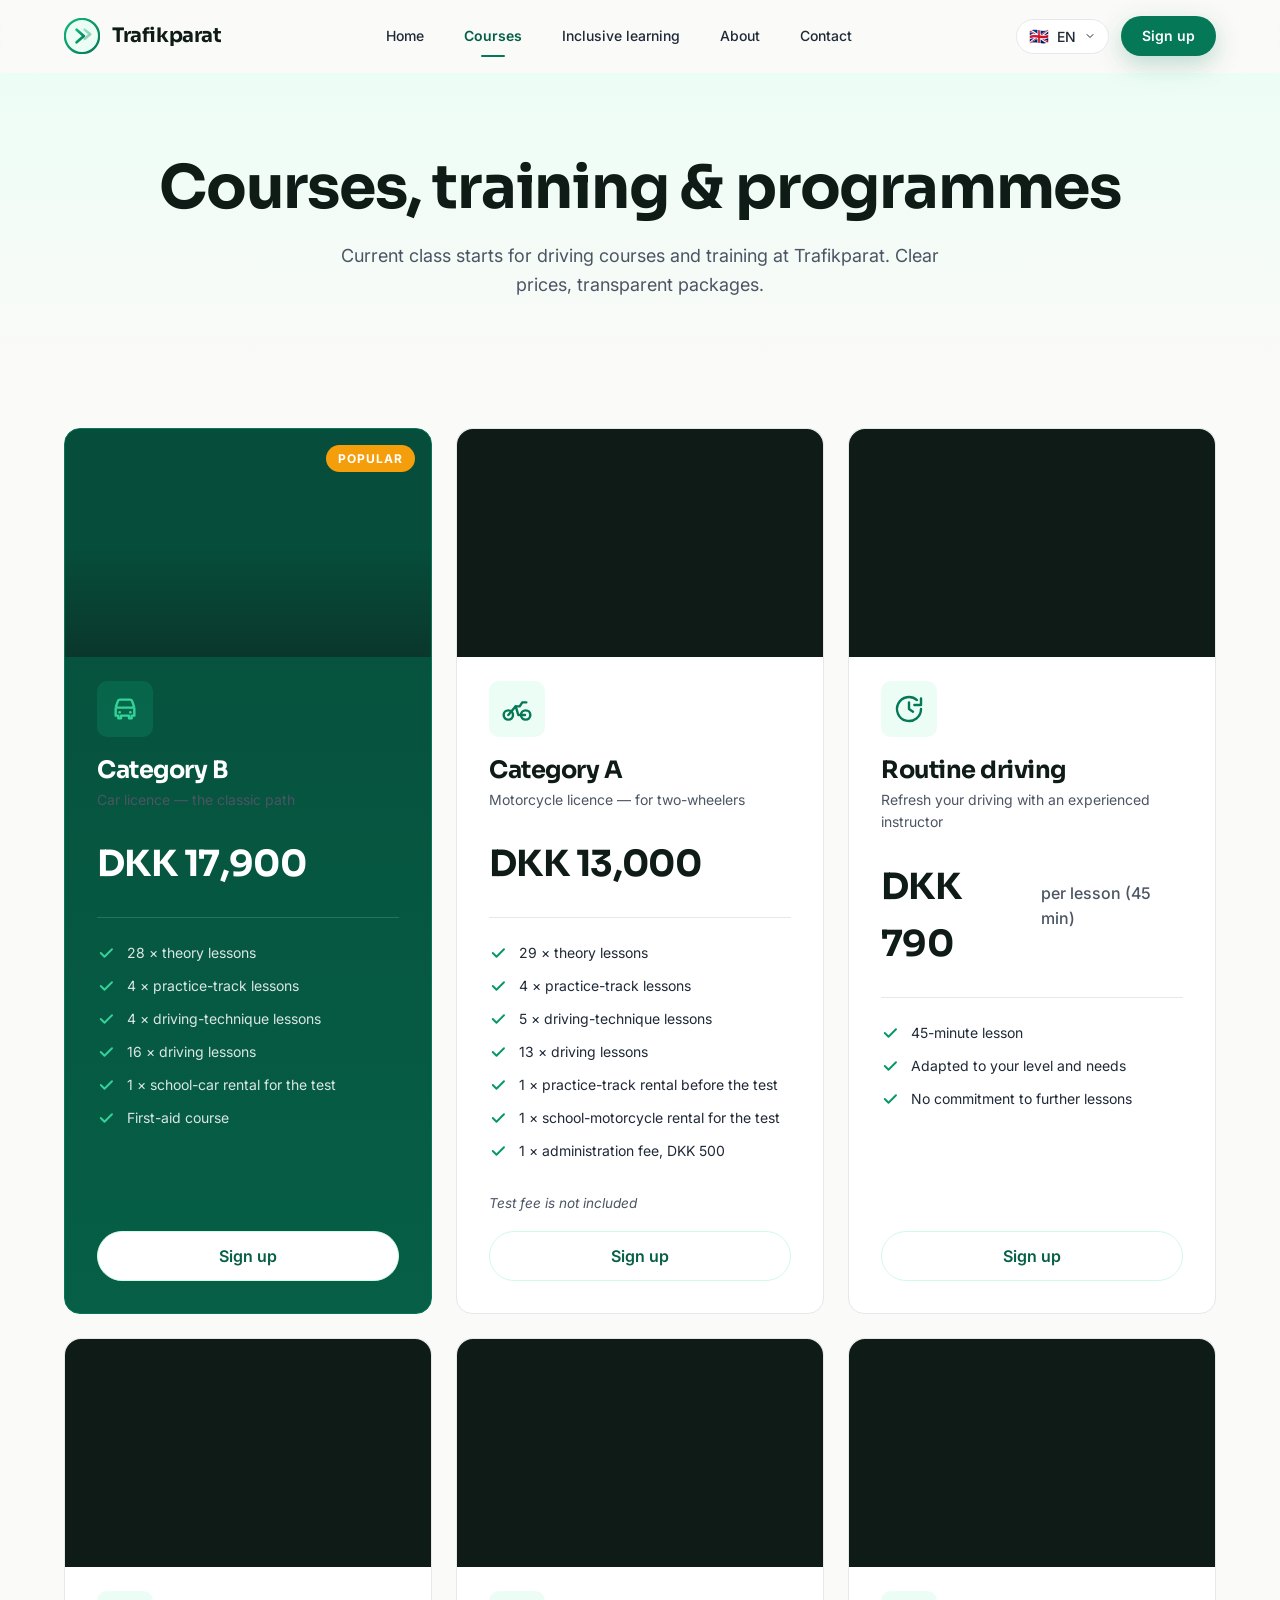
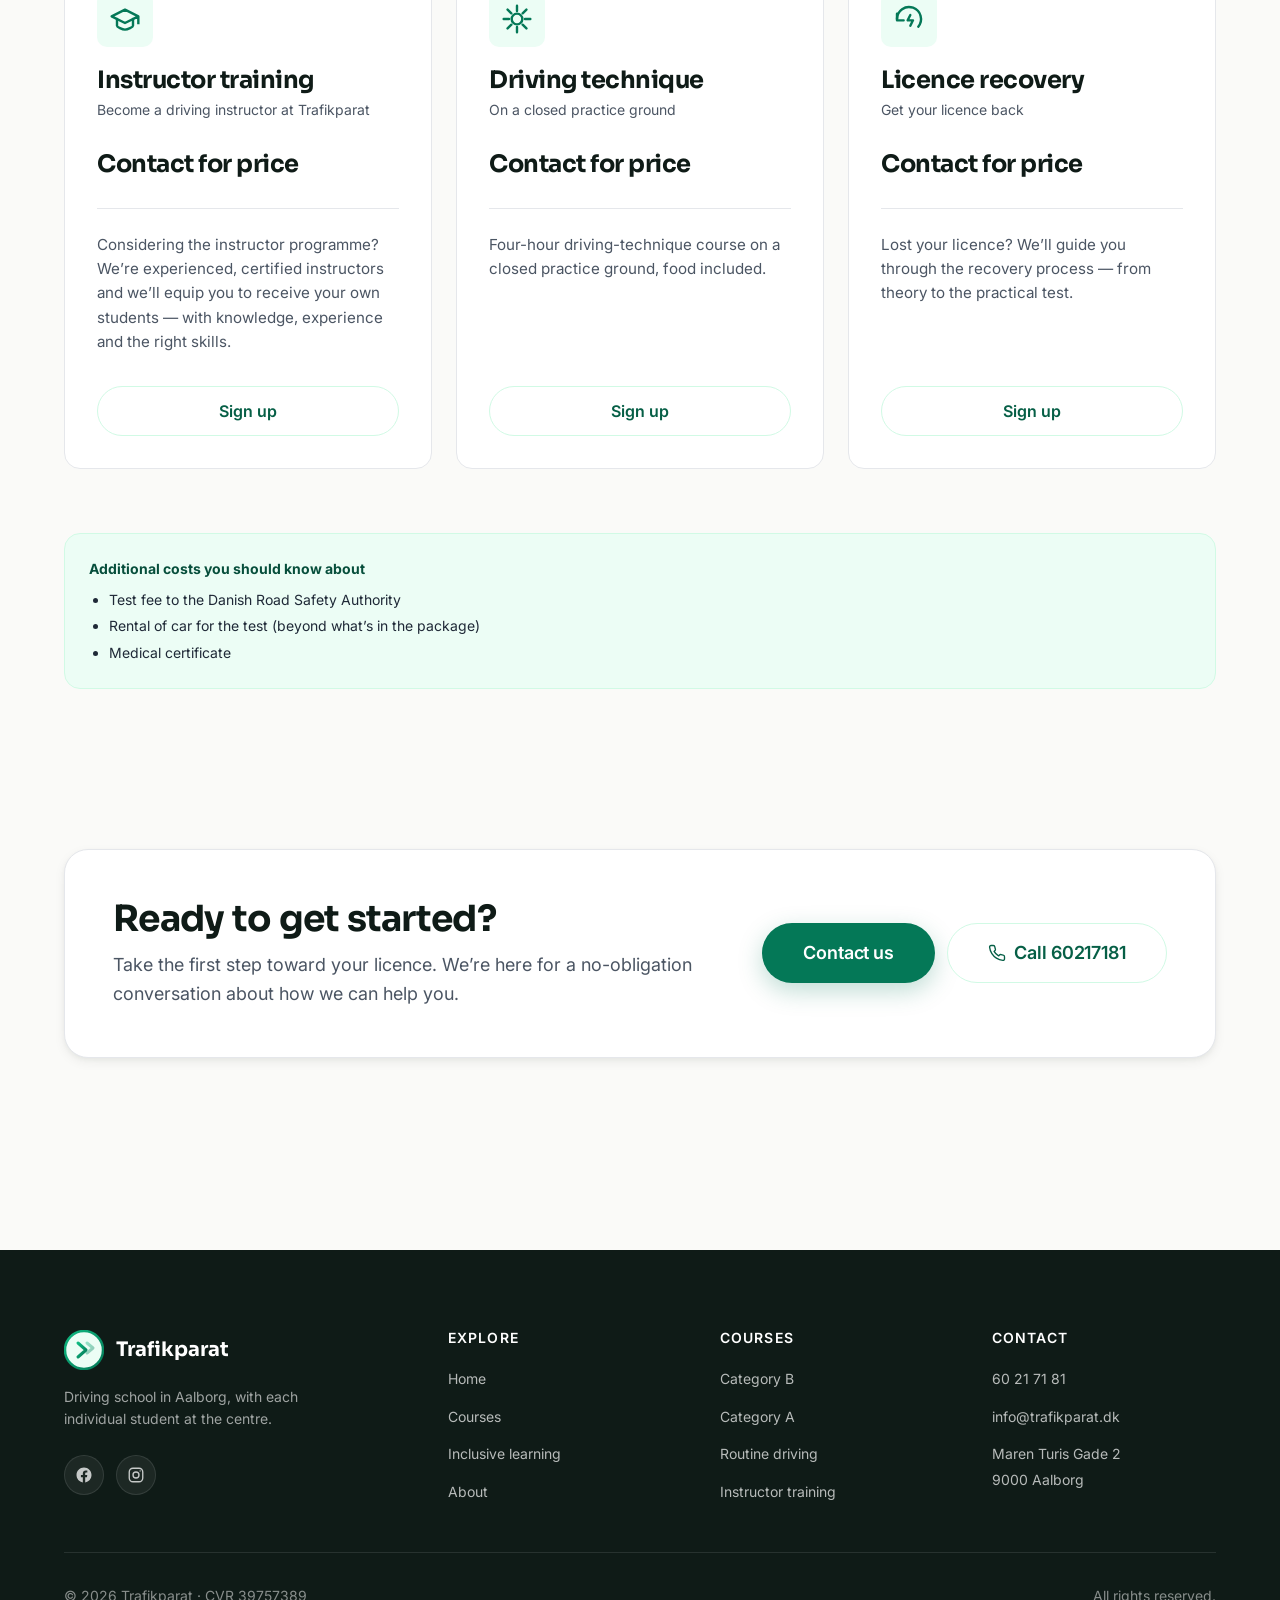
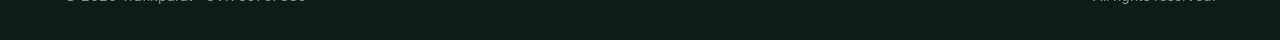
==== holdstart.html @ 36429fb8 "init" ====
<!DOCTYPE html>
<html lang="da">
<head>
  <meta charset="UTF-8" />
  <meta name="viewport" content="width=device-width, initial-scale=1.0" />
  <title>Holdstart · Trafikparat</title>
  <meta name="description" content="Aktuelle holdstart, kurser og priser hos Trafikparat. Kategori B, Kategori A, kørelæreruddannelsen, køreteknisk kursus og generhvervelse." />
  <meta name="theme-color" content="#047857" />
  <link rel="icon" type="image/svg+xml" href="assets/logo.svg" />
  <link rel="preconnect" href="https://fonts.googleapis.com" />
  <link rel="preconnect" href="https://fonts.gstatic.com" crossorigin />
  <link href="https://fonts.googleapis.com/css2?family=Inter:wght@400;500;600;700&family=Sora:wght@500;600;700&display=swap" rel="stylesheet" />
  <link rel="stylesheet" href="css/style.css" />
  <span data-i18n-title="nav.courses" style="display:none"></span>
</head>
<body>

  <!-- ============= NAV ============= -->
  <header class="nav">
    <div class="container nav__inner">
      <a href="index.html" class="nav__brand" aria-label="Trafikparat">
        <img src="assets/logo.svg" alt="" width="36" height="36" />
        <span>Trafikparat</span>
      </a>
      <nav class="nav__menu" aria-label="Hovedmenu">
        <a href="index.html" class="nav__link" data-i18n="nav.home">Forside</a>
        <a href="holdstart.html" class="nav__link is-active" data-i18n="nav.courses">Holdstart</a>
        <a href="saerlige-behov.html" class="nav__link" data-i18n="nav.support">Særlige behov</a>
        <a href="om-os.html" class="nav__link" data-i18n="nav.about">Om os</a>
        <a href="kontakt.html" class="nav__link" data-i18n="nav.contact">Kontakt</a>
      </nav>
      <div class="nav__actions">
        <div class="lang">
          <button type="button" class="lang__toggle" data-lang-toggle aria-haspopup="true" aria-expanded="false">
            <span class="lang__flag" data-lang-flag>🇩🇰</span>
            <span data-lang-current>DA</span>
            <svg class="lang__caret" viewBox="0 0 24 24" fill="none"><path d="M6 9l6 6 6-6" stroke="currentColor" stroke-width="2" stroke-linecap="round" stroke-linejoin="round"/></svg>
          </button>
          <div class="lang__menu" data-lang-menu role="menu"></div>
        </div>
        <a href="kontakt.html" class="btn btn--primary btn--sm" data-i18n="nav.signUp">Tilmeld dig</a>
        <button type="button" class="nav__burger" aria-label="Menu"><span></span><span></span><span></span></button>
      </div>
    </div>
  </header>

  <!-- ============= PAGE HERO ============= -->
  <section class="page-hero">
    <div class="container">
      <div data-reveal>
        <h1 class="page-hero__title" data-i18n="courses.heroTitle">Holdstart, kurser og uddannelse</h1>
        <p class="page-hero__lead" data-i18n="courses.heroLead">Aktuelle holdstart på køreuddannelser og kurser hos Trafikparat. Klare priser, transparent lovpakke.</p>
      </div>
    </div>
  </section>

  <!-- ============= MAIN COURSES ============= -->
  <section class="section section--tight">
    <div class="container">
      <div class="courses">

        <!-- Kategori B -->
        <article class="course-card course-card--featured" id="cat-b" data-reveal>
          <span class="course-card__badge" data-i18n="courses.popular">Populær</span>
          <div class="course-card__media">
            <video autoplay loop muted playsinline preload="metadata">
              <source src="https://trafikparat.dk/onewebmedia/pexels-gustavo-fring-5391318.mp4" type="video/mp4" />
            </video>
          </div>
          <div class="course-card__icon">
            <svg viewBox="0 0 24 24" fill="none" aria-hidden="true">
              <path d="M5 11l1.5-4.5A2 2 0 018.4 5h7.2a2 2 0 011.9 1.5L19 11M5 11h14M5 11v6h2v2h2v-2h6v2h2v-2h2v-6" stroke="currentColor" stroke-width="1.8" stroke-linejoin="round"/>
              <circle cx="8" cy="14.5" r="1" fill="currentColor"/>
              <circle cx="16" cy="14.5" r="1" fill="currentColor"/>
            </svg>
          </div>
          <h3 class="course-card__title" data-i18n="courses.catBTitle">Kategori B</h3>
          <p class="course-card__subtitle" data-i18n="courses.catBSubtitle">Bilkørekort — den klassiske vej til kørekortet</p>
          <div class="course-card__price-row">
            <span class="course-card__price" data-i18n="courses.catBPrice">17.900 kr</span>
          </div>
          <ul class="course-card__features">
            <li><svg viewBox="0 0 24 24" fill="none"><path d="M5 12l5 5L20 7" stroke="currentColor" stroke-width="2.5" stroke-linecap="round" stroke-linejoin="round"/></svg><span data-i18n="courses.catBFeature1">28 × teorilektioner</span></li>
            <li><svg viewBox="0 0 24 24" fill="none"><path d="M5 12l5 5L20 7" stroke="currentColor" stroke-width="2.5" stroke-linecap="round" stroke-linejoin="round"/></svg><span data-i18n="courses.catBFeature2">4 × lektioner på øvebane</span></li>
            <li><svg viewBox="0 0 24 24" fill="none"><path d="M5 12l5 5L20 7" stroke="currentColor" stroke-width="2.5" stroke-linecap="round" stroke-linejoin="round"/></svg><span data-i18n="courses.catBFeature3">4 × lektioner på køreteknisk kursus</span></li>
            <li><svg viewBox="0 0 24 24" fill="none"><path d="M5 12l5 5L20 7" stroke="currentColor" stroke-width="2.5" stroke-linecap="round" stroke-linejoin="round"/></svg><span data-i18n="courses.catBFeature4">16 × kørelektioner</span></li>
            <li><svg viewBox="0 0 24 24" fill="none"><path d="M5 12l5 5L20 7" stroke="currentColor" stroke-width="2.5" stroke-linecap="round" stroke-linejoin="round"/></svg><span data-i18n="courses.catBFeature5">1 × leje af skolebil til køreprøven</span></li>
            <li><svg viewBox="0 0 24 24" fill="none"><path d="M5 12l5 5L20 7" stroke="currentColor" stroke-width="2.5" stroke-linecap="round" stroke-linejoin="round"/></svg><span data-i18n="courses.catBFeature6">Førstehjælpskursus</span></li>
          </ul>
          <a href="kontakt.html" class="btn btn--secondary" data-i18n="courses.signUp">Tilmeld dig</a>
        </article>

        <!-- Kategori A -->
        <article class="course-card" id="cat-a" data-reveal>
          <div class="course-card__media">
            <video autoplay loop muted playsinline preload="metadata">
              <source src="https://trafikparat.dk/onewebmedia/production%20ID_5198919.mp4" type="video/mp4" />
            </video>
          </div>
          <div class="course-card__icon">
            <svg viewBox="0 0 24 24" fill="none" aria-hidden="true">
              <circle cx="5.5" cy="16.5" r="3.5" stroke="currentColor" stroke-width="1.8"/>
              <circle cx="18.5" cy="16.5" r="3.5" stroke="currentColor" stroke-width="1.8"/>
              <path d="M5.5 16.5L11 10h3l2-3h3" stroke="currentColor" stroke-width="1.8" stroke-linecap="round" stroke-linejoin="round"/>
              <path d="M11 10l2 6.5h5" stroke="currentColor" stroke-width="1.8" stroke-linecap="round" stroke-linejoin="round"/>
            </svg>
          </div>
          <h3 class="course-card__title" data-i18n="courses.catATitle">Kategori A</h3>
          <p class="course-card__subtitle" data-i18n="courses.catASubtitle">Motorcykelkørekort</p>
          <div class="course-card__price-row">
            <span class="course-card__price" data-i18n="courses.catAPrice">13.000 kr</span>
          </div>
          <ul class="course-card__features">
            <li><svg viewBox="0 0 24 24" fill="none"><path d="M5 12l5 5L20 7" stroke="currentColor" stroke-width="2.5" stroke-linecap="round" stroke-linejoin="round"/></svg><span data-i18n="courses.catAFeature1">29 × teorilektioner</span></li>
            <li><svg viewBox="0 0 24 24" fill="none"><path d="M5 12l5 5L20 7" stroke="currentColor" stroke-width="2.5" stroke-linecap="round" stroke-linejoin="round"/></svg><span data-i18n="courses.catAFeature2">4 × lektioner på øvebane</span></li>
            <li><svg viewBox="0 0 24 24" fill="none"><path d="M5 12l5 5L20 7" stroke="currentColor" stroke-width="2.5" stroke-linecap="round" stroke-linejoin="round"/></svg><span data-i18n="courses.catAFeature3">5 × lektioner på køreteknisk kursus</span></li>
            <li><svg viewBox="0 0 24 24" fill="none"><path d="M5 12l5 5L20 7" stroke="currentColor" stroke-width="2.5" stroke-linecap="round" stroke-linejoin="round"/></svg><span data-i18n="courses.catAFeature4">13 × kørelektioner</span></li>
            <li><svg viewBox="0 0 24 24" fill="none"><path d="M5 12l5 5L20 7" stroke="currentColor" stroke-width="2.5" stroke-linecap="round" stroke-linejoin="round"/></svg><span data-i18n="courses.catAFeature5">1 × leje af øvebane før køreprøven</span></li>
            <li><svg viewBox="0 0 24 24" fill="none"><path d="M5 12l5 5L20 7" stroke="currentColor" stroke-width="2.5" stroke-linecap="round" stroke-linejoin="round"/></svg><span data-i18n="courses.catAFeature6">1 × leje af skolemotorcykel til prøven</span></li>
            <li><svg viewBox="0 0 24 24" fill="none"><path d="M5 12l5 5L20 7" stroke="currentColor" stroke-width="2.5" stroke-linecap="round" stroke-linejoin="round"/></svg><span data-i18n="courses.catAFeature7">1 × administrationsgebyr á 500 kr</span></li>
          </ul>
          <p style="font-size: 0.85rem; color: var(--color-muted); margin-bottom: 1rem; font-style: italic;" data-i18n="courses.catANote">Prøvegebyr er ikke inkluderet</p>
          <a href="kontakt.html" class="btn btn--secondary" data-i18n="courses.signUp">Tilmeld dig</a>
        </article>

        <!-- Routine -->
        <article class="course-card" id="routine" data-reveal>
          <div class="course-card__media">
            <video autoplay loop muted playsinline preload="metadata">
              <source src="https://trafikparat.dk/onewebmedia/production%20ID_5079298.mp4" type="video/mp4" />
            </video>
          </div>
          <div class="course-card__icon">
            <svg viewBox="0 0 24 24" fill="none" aria-hidden="true">
              <path d="M21 12a9 9 0 11-3-6.7" stroke="currentColor" stroke-width="1.8" stroke-linecap="round"/>
              <path d="M21 4v5h-5" stroke="currentColor" stroke-width="1.8" stroke-linecap="round" stroke-linejoin="round"/>
              <path d="M12 7v5l3 2" stroke="currentColor" stroke-width="1.8" stroke-linecap="round" stroke-linejoin="round"/>
            </svg>
          </div>
          <h3 class="course-card__title" data-i18n="courses.routineTitle">Rutinekørsel</h3>
          <p class="course-card__subtitle" data-i18n="courses.routineSubtitle">Genopfrisk din kørsel med en erfaren kørelærer</p>
          <div class="course-card__price-row">
            <span class="course-card__price" data-i18n="courses.routinePrice">790 kr</span>
            <span class="course-card__price-unit" data-i18n="courses.perLesson">pr. lektion (45 min)</span>
          </div>
          <ul class="course-card__features">
            <li><svg viewBox="0 0 24 24" fill="none"><path d="M5 12l5 5L20 7" stroke="currentColor" stroke-width="2.5" stroke-linecap="round" stroke-linejoin="round"/></svg><span data-i18n="courses.routineFeature1">Lektion á 45 minutter</span></li>
            <li><svg viewBox="0 0 24 24" fill="none"><path d="M5 12l5 5L20 7" stroke="currentColor" stroke-width="2.5" stroke-linecap="round" stroke-linejoin="round"/></svg><span data-i18n="courses.routineFeature2">Tilpasset dit niveau og behov</span></li>
            <li><svg viewBox="0 0 24 24" fill="none"><path d="M5 12l5 5L20 7" stroke="currentColor" stroke-width="2.5" stroke-linecap="round" stroke-linejoin="round"/></svg><span data-i18n="courses.routineFeature3">Ingen forpligtelse på flere lektioner</span></li>
          </ul>
          <a href="kontakt.html" class="btn btn--secondary" data-i18n="courses.signUp">Tilmeld dig</a>
        </article>

        <!-- Kørelæreruddannelsen -->
        <article class="course-card" id="instructor" data-reveal>
          <div class="course-card__media">
            <video autoplay loop muted playsinline preload="metadata">
              <source src="https://trafikparat.dk/onewebmedia/pexels-kindel-media-6774593.mp4" type="video/mp4" />
            </video>
          </div>
          <div class="course-card__icon">
            <svg viewBox="0 0 24 24" fill="none" aria-hidden="true">
              <path d="M22 10v6M2 10l10-5 10 5-10 5z" stroke="currentColor" stroke-width="1.8" stroke-linejoin="round"/>
              <path d="M6 12v5c0 1 4 3 6 3s6-2 6-3v-5" stroke="currentColor" stroke-width="1.8" stroke-linecap="round" stroke-linejoin="round"/>
            </svg>
          </div>
          <h3 class="course-card__title" data-i18n="courses.instructorTitle">Kørelæreruddannelsen</h3>
          <p class="course-card__subtitle" data-i18n="courses.instructorSubtitle">Bliv kørelærer hos Trafikparat</p>
          <div class="course-card__price-row">
            <span class="course-card__price" style="font-size: 1.5rem;" data-i18n="courses.contactPrice">Kontakt for pris</span>
          </div>
          <p style="color: var(--color-muted); font-size: 0.95rem; margin-bottom: 2rem; flex: 1;" data-i18n="courses.instructorText">Overvejer du at starte på kørelæreruddannelsen? Vi er erfarne, kompetente kørelærere, og vi klæder dig på til at modtage dine egne elever — med viden, erfaring og kompetencer i rygsækken.</p>
          <a href="kontakt.html" class="btn btn--secondary" data-i18n="courses.signUp">Tilmeld dig</a>
        </article>

        <!-- Køreteknisk kursus -->
        <article class="course-card" id="technique" data-reveal>
          <div class="course-card__media">
            <video autoplay loop muted playsinline preload="metadata">
              <source src="https://trafikparat.dk/onewebmedia/production%20ID_4568686.mp4" type="video/mp4" />
            </video>
          </div>
          <div class="course-card__icon">
            <svg viewBox="0 0 24 24" fill="none" aria-hidden="true">
              <path d="M12 2v4M12 18v4M4.93 4.93l2.83 2.83M16.24 16.24l2.83 2.83M2 12h4M18 12h4M4.93 19.07l2.83-2.83M16.24 7.76l2.83-2.83" stroke="currentColor" stroke-width="1.8" stroke-linecap="round"/>
              <circle cx="12" cy="12" r="4" stroke="currentColor" stroke-width="1.8"/>
            </svg>
          </div>
          <h3 class="course-card__title" data-i18n="courses.techniqueTitle">Køreteknisk kursus</h3>
          <p class="course-card__subtitle" data-i18n="courses.techniqueSubtitle">På lukket øvelsesplads</p>
          <div class="course-card__price-row">
            <span class="course-card__price" style="font-size: 1.5rem;" data-i18n="courses.contactPrice">Kontakt for pris</span>
          </div>
          <p style="color: var(--color-muted); font-size: 0.95rem; margin-bottom: 2rem; flex: 1;" data-i18n="courses.techniqueText">Fire timers kursus i køreteknik på lukket øvelsesplads, inklusive forplejning.</p>
          <a href="kontakt.html" class="btn btn--secondary" data-i18n="courses.signUp">Tilmeld dig</a>
        </article>

        <!-- Generhvervelse -->
        <article class="course-card" id="recovery" data-reveal>
          <div class="course-card__media">
            <video autoplay loop muted playsinline preload="metadata">
              <source src="https://trafikparat.dk/onewebmedia/pexels-daniel-torobekov-5277922.mp4" type="video/mp4" />
            </video>
          </div>
          <div class="course-card__icon">
            <svg viewBox="0 0 24 24" fill="none" aria-hidden="true">
              <path d="M3 12a9 9 0 1115.95 5.74" stroke="currentColor" stroke-width="1.8" stroke-linecap="round"/>
              <path d="M3 8v5h5" stroke="currentColor" stroke-width="1.8" stroke-linecap="round" stroke-linejoin="round"/>
              <path d="M13 9l-2 4 4 0-2 4" stroke="currentColor" stroke-width="1.8" stroke-linecap="round" stroke-linejoin="round"/>
            </svg>
          </div>
          <h3 class="course-card__title" data-i18n="courses.recoveryTitle">Generhvervelse af førerret</h3>
          <p class="course-card__subtitle" data-i18n="courses.recoverySubtitle">Få dit kørekort tilbage</p>
          <div class="course-card__price-row">
            <span class="course-card__price" style="font-size: 1.5rem;" data-i18n="courses.contactPrice">Kontakt for pris</span>
          </div>
          <p style="color: var(--color-muted); font-size: 0.95rem; margin-bottom: 2rem; flex: 1;" data-i18n="courses.recoveryText">Har du mistet dit kørekort? Vi guider dig gennem generhvervelsesforløbet — fra teori til praktisk prøve.</p>
          <a href="kontakt.html" class="btn btn--secondary" data-i18n="courses.signUp">Tilmeld dig</a>
        </article>

      </div>

      <!-- Additional fees note -->
      <div class="course-note" data-reveal style="margin-top: 4rem;">
        <strong data-i18n="courses.additionalTitle">Øvrige udgifter i forbindelse med dit kørekort</strong>
        <ul>
          <li data-i18n="courses.additional1">Prøvegebyr til Færdselsstyrelsen</li>
          <li data-i18n="courses.additional2">Leje af bil til prøven (udover dem i lovpakken)</li>
          <li data-i18n="courses.additional3">Lægeerklæring</li>
        </ul>
      </div>
    </div>
  </section>

  <!-- ============= FINAL CTA ============= -->
  <section class="section">
    <div class="container">
      <div class="cta-banner" data-reveal>
        <div>
          <h2 data-i18n="ctaBanner.title">Klar til at komme i gang?</h2>
          <p data-i18n="ctaBanner.text">Tag det første skridt mod kørekortet. Vi sidder klar til en uforpligtende snak.</p>
        </div>
        <div class="cta-banner__actions">
          <a href="kontakt.html" class="btn btn--primary btn--large" data-i18n="ctaBanner.primary">Kontakt os</a>
          <a href="tel:60217181" class="btn btn--secondary btn--large">
            <svg class="icon" viewBox="0 0 24 24" fill="none"><path d="M22 16.92v3a2 2 0 01-2.18 2 19.79 19.79 0 01-8.63-3.07 19.5 19.5 0 01-6-6 19.79 19.79 0 01-3.07-8.67A2 2 0 014.11 2h3a2 2 0 012 1.72c.13.96.37 1.9.72 2.81a2 2 0 01-.45 2.11L8.09 9.91a16 16 0 006 6l1.27-1.27a2 2 0 012.11-.45c.91.35 1.85.59 2.81.72A2 2 0 0122 16.92z" stroke="currentColor" stroke-width="1.8" stroke-linecap="round" stroke-linejoin="round"/></svg>
            <span data-i18n="ctaBanner.secondary">Ring 60217181</span>
          </a>
        </div>
      </div>
    </div>
  </section>

  <!-- ============= FOOTER ============= -->
  <footer class="footer">
    <div class="container">
      <div class="footer__grid">
        <div>
          <div class="footer__brand">
            <img src="assets/logo.svg" alt="" width="40" height="40" />
            <span>Trafikparat</span>
          </div>
          <p class="footer__tagline" data-i18n="footer.tagline">Køreskole i Aalborg, der sætter den enkelte elev i centrum.</p>
          <div class="footer__social">
            <a href="https://facebook.com/trafikparat" target="_blank" rel="noopener" aria-label="Facebook">
              <svg viewBox="0 0 24 24" fill="currentColor" aria-hidden="true"><path d="M22 12c0-5.52-4.48-10-10-10S2 6.48 2 12c0 4.99 3.66 9.13 8.44 9.88v-6.99H7.9V12h2.54V9.8c0-2.51 1.49-3.89 3.78-3.89 1.09 0 2.24.2 2.24.2v2.46h-1.26c-1.24 0-1.63.77-1.63 1.56V12h2.78l-.44 2.89h-2.33v6.99C18.34 21.13 22 16.99 22 12z"/></svg>
            </a>
            <a href="https://instagram.com/trafikparat" target="_blank" rel="noopener" aria-label="Instagram">
              <svg viewBox="0 0 24 24" fill="none" stroke="currentColor" stroke-width="1.8" stroke-linecap="round" stroke-linejoin="round" aria-hidden="true"><rect x="3" y="3" width="18" height="18" rx="5"/><circle cx="12" cy="12" r="4"/><circle cx="17.5" cy="6.5" r="0.9" fill="currentColor" stroke="none"/></svg>
            </a>
          </div>
        </div>
        <div class="footer__col">
          <h4 data-i18n="footer.explore">Udforsk</h4>
          <ul>
            <li><a href="index.html" data-i18n="nav.home">Forside</a></li>
            <li><a href="holdstart.html" data-i18n="nav.courses">Holdstart</a></li>
            <li><a href="saerlige-behov.html" data-i18n="nav.support">Særlige behov</a></li>
            <li><a href="om-os.html" data-i18n="nav.about">Om os</a></li>
          </ul>
        </div>
        <div class="footer__col">
          <h4 data-i18n="footer.services">Kurser</h4>
          <ul>
            <li><a href="holdstart.html#cat-b" data-i18n="courses.catBTitle">Kategori B</a></li>
            <li><a href="holdstart.html#cat-a" data-i18n="courses.catATitle">Kategori A</a></li>
            <li><a href="holdstart.html#routine" data-i18n="courses.routineTitle">Rutinekørsel</a></li>
            <li><a href="holdstart.html#instructor" data-i18n="courses.instructorTitle">Kørelæreruddannelsen</a></li>
          </ul>
        </div>
        <div class="footer__col">
          <h4 data-i18n="footer.contact">Kontakt</h4>
          <ul>
            <li><a href="tel:60217181">60 21 71 81</a></li>
            <li><a href="mailto:info@trafikparat.dk">info@trafikparat.dk</a></li>
            <li><a href="https://www.google.com/maps/search/?api=1&query=Maren+Turis+Gade+2%2C+9000+Aalborg" target="_blank" rel="noopener">Maren Turis Gade 2<br/>9000 Aalborg</a></li>
          </ul>
        </div>
      </div>
      <div class="footer__bottom">
        <span>© <span id="footer-year"></span> Trafikparat · <span data-i18n="footer.cvr">CVR 39757389</span></span>
        <span data-i18n="footer.rights">Alle rettigheder forbeholdes.</span>
      </div>
    </div>
  </footer>

  <script>document.getElementById('footer-year').textContent = new Date().getFullYear();</script>
  <script src="js/i18n.js"></script>
  <script src="js/main.js"></script>
</body>
</html>
---- css/style.css ----
/* ============================================
   Trafikparat — Design System
   Modernized green identity for a driving school
   that values trust, calm, and clarity.
   ============================================ */

/* ---------- 1. Design tokens ---------- */
:root {
  /* Brand greens */
  --color-primary-900: #064E3B;
  --color-primary-800: #065F46;
  --color-primary-700: #047857;   /* Primary brand */
  --color-primary-600: #059669;
  --color-primary-500: #10B981;   /* Accent / CTA hover */
  --color-primary-400: #34D399;
  --color-primary-100: #D1FAE5;
  --color-primary-50:  #ECFDF5;

  /* Neutrals */
  --color-ink-900: #0F1B17;       /* Near-black with green undertone */
  --color-ink-700: #1F2937;
  --color-ink-500: #4B5563;
  --color-ink-400: #6B7280;
  --color-ink-300: #9CA3AF;
  --color-ink-200: #E5E7EB;
  --color-ink-100: #F3F4F6;
  --color-ink-50:  #FAFAF8;
  --color-white:   #FFFFFF;

  /* Accent (used sparingly) */
  --color-amber:   #F59E0B;
  --color-coral:   #FB7185;

  /* Semantic */
  --color-bg:      var(--color-ink-50);
  --color-surface: var(--color-white);
  --color-text:    var(--color-ink-900);
  --color-muted:   var(--color-ink-500);
  --color-border:  var(--color-ink-200);

  /* Typography */
  --font-sans: 'Inter', -apple-system, BlinkMacSystemFont, 'Segoe UI', Roboto, sans-serif;
  --font-display: 'Sora', 'Inter', -apple-system, sans-serif;

  /* Type scale */
  --fs-xs:   0.75rem;
  --fs-sm:   0.875rem;
  --fs-base: 1rem;
  --fs-lg:   1.125rem;
  --fs-xl:   1.25rem;
  --fs-2xl:  1.5rem;
  --fs-3xl:  1.875rem;
  --fs-4xl:  2.25rem;
  --fs-5xl:  3rem;
  --fs-6xl:  3.75rem;
  --fs-7xl:  4.5rem;

  /* Spacing */
  --space-1: 0.25rem;
  --space-2: 0.5rem;
  --space-3: 0.75rem;
  --space-4: 1rem;
  --space-5: 1.25rem;
  --space-6: 1.5rem;
  --space-8: 2rem;
  --space-10: 2.5rem;
  --space-12: 3rem;
  --space-16: 4rem;
  --space-20: 5rem;
  --space-24: 6rem;
  --space-32: 8rem;

  /* Radius */
  --radius-sm: 6px;
  --radius-md: 10px;
  --radius-lg: 16px;
  --radius-xl: 24px;
  --radius-full: 999px;

  /* Shadows */
  --shadow-sm:  0 1px 2px rgba(15, 27, 23, 0.05);
  --shadow-md:  0 4px 12px rgba(15, 27, 23, 0.06), 0 2px 4px rgba(15, 27, 23, 0.04);
  --shadow-lg:  0 12px 32px rgba(15, 27, 23, 0.08), 0 4px 8px rgba(15, 27, 23, 0.04);
  --shadow-xl:  0 24px 48px rgba(15, 27, 23, 0.12), 0 8px 16px rgba(15, 27, 23, 0.06);
  --shadow-green: 0 8px 24px rgba(4, 120, 87, 0.25);

  /* Layout */
  --container: 1200px;
  --container-narrow: 880px;

  /* Motion */
  --ease-out: cubic-bezier(0.16, 1, 0.3, 1);
  --t-fast: 150ms;
  --t-base: 250ms;
  --t-slow: 450ms;
}

/* ---------- 2. Reset & base ---------- */
*, *::before, *::after { box-sizing: border-box; }

html {
  scroll-behavior: smooth;
  -webkit-text-size-adjust: 100%;
}

body {
  margin: 0;
  font-family: var(--font-sans);
  font-size: var(--fs-base);
  line-height: 1.6;
  color: var(--color-text);
  background: var(--color-bg);
  -webkit-font-smoothing: antialiased;
  -moz-osx-font-smoothing: grayscale;
  text-rendering: optimizeLegibility;
}

img, svg, video { max-width: 100%; display: block; height: auto; }

h1, h2, h3, h4, h5, h6 {
  font-family: var(--font-display);
  font-weight: 700;
  line-height: 1.15;
  letter-spacing: -0.02em;
  margin: 0;
  color: var(--color-ink-900);
}

p { margin: 0; }

a {
  color: var(--color-primary-700);
  text-decoration: none;
  transition: color var(--t-fast) var(--ease-out);
}
a:hover { color: var(--color-primary-500); }

button {
  font-family: inherit;
  cursor: pointer;
  border: none;
  background: none;
}

ul, ol { margin: 0; padding: 0; list-style: none; }

::selection { background: var(--color-primary-100); color: var(--color-primary-900); }

:focus-visible {
  outline: 2px solid var(--color-primary-500);
  outline-offset: 3px;
  border-radius: 4px;
}

/* ---------- 3. Layout utilities ---------- */
.container {
  width: 100%;
  max-width: var(--container);
  margin: 0 auto;
  padding: 0 var(--space-6);
}

.container-narrow {
  width: 100%;
  max-width: var(--container-narrow);
  margin: 0 auto;
  padding: 0 var(--space-6);
}

.section {
  padding: var(--space-24) 0;
}

.section--tight { padding: var(--space-16) 0; }

.section-header {
  text-align: center;
  max-width: 640px;
  margin: 0 auto var(--space-16);
}

.eyebrow {
  display: inline-block;
  font-family: var(--font-sans);
  font-size: var(--fs-sm);
  font-weight: 600;
  text-transform: uppercase;
  letter-spacing: 0.12em;
  color: var(--color-primary-700);
  margin-bottom: var(--space-4);
}

.section-title {
  font-size: clamp(var(--fs-3xl), 4vw, var(--fs-5xl));
  margin-bottom: var(--space-4);
}

.section-lead {
  font-size: var(--fs-lg);
  color: var(--color-muted);
  max-width: 56ch;
  margin: 0 auto;
}

/* ---------- 4. Buttons ---------- */
.btn {
  display: inline-flex;
  align-items: center;
  justify-content: center;
  gap: var(--space-2);
  padding: var(--space-4) var(--space-8);
  font-family: var(--font-sans);
  font-size: var(--fs-base);
  font-weight: 600;
  line-height: 1;
  text-align: center;
  border-radius: var(--radius-full);
  border: 1.5px solid transparent;
  cursor: pointer;
  transition: all var(--t-base) var(--ease-out);
  white-space: nowrap;
  letter-spacing: -0.005em;
}

.btn--primary {
  background: var(--color-primary-700);
  color: var(--color-white);
  box-shadow: var(--shadow-green);
}
.btn--primary:hover {
  background: var(--color-primary-800);
  color: var(--color-white);
  transform: translateY(-2px);
  box-shadow: 0 12px 32px rgba(4, 120, 87, 0.35);
}

.btn--secondary {
  background: var(--color-white);
  color: var(--color-primary-800);
  border-color: var(--color-primary-100);
}
.btn--secondary:hover {
  border-color: var(--color-primary-500);
  color: var(--color-primary-800);
  transform: translateY(-2px);
}

.btn--ghost {
  background: transparent;
  color: var(--color-ink-900);
}
.btn--ghost:hover {
  background: var(--color-primary-50);
  color: var(--color-primary-800);
}

.btn--large {
  padding: var(--space-5) var(--space-10);
  font-size: var(--fs-lg);
}

.btn--sm {
  padding: var(--space-3) var(--space-5);
  font-size: var(--fs-sm);
}

.btn .icon { width: 18px; height: 18px; }

/* ---------- 5. Navigation ---------- */
.nav {
  position: sticky;
  top: 0;
  z-index: 50;
  background: rgba(250, 250, 248, 0.85);
  backdrop-filter: saturate(180%) blur(20px);
  -webkit-backdrop-filter: saturate(180%) blur(20px);
  border-bottom: 1px solid transparent;
  transition: border-color var(--t-base), background var(--t-base);
}

.nav.is-scrolled {
  border-bottom-color: var(--color-border);
  background: rgba(255, 255, 255, 0.92);
}

.nav__inner {
  display: flex;
  align-items: center;
  justify-content: space-between;
  height: 72px;
  gap: var(--space-6);
}

.nav__brand {
  display: flex;
  align-items: center;
  gap: var(--space-3);
  font-family: var(--font-display);
  font-weight: 700;
  font-size: var(--fs-xl);
  color: var(--color-ink-900);
  letter-spacing: -0.02em;
}
.nav__brand:hover { color: var(--color-primary-800); }
.nav__brand svg { width: 36px; height: 36px; flex-shrink: 0; }

.nav__menu {
  display: flex;
  align-items: center;
  gap: var(--space-2);
}

.nav__link {
  position: relative;
  padding: var(--space-2) var(--space-4);
  font-size: var(--fs-sm);
  font-weight: 500;
  color: var(--color-ink-700);
  border-radius: var(--radius-sm);
  transition: all var(--t-fast) var(--ease-out);
}
.nav__link:hover { color: var(--color-primary-800); background: var(--color-primary-50); }
.nav__link.is-active { color: var(--color-primary-800); font-weight: 600; }
.nav__link.is-active::after {
  content: '';
  position: absolute;
  bottom: -2px;
  left: 50%;
  transform: translateX(-50%);
  width: 24px;
  height: 2px;
  background: var(--color-primary-700);
  border-radius: var(--radius-full);
}

.nav__actions {
  display: flex;
  align-items: center;
  gap: var(--space-3);
}

/* Language switcher */
.lang {
  position: relative;
}
.lang__toggle {
  display: inline-flex;
  align-items: center;
  gap: var(--space-2);
  padding: var(--space-2) var(--space-3);
  font-size: var(--fs-sm);
  font-weight: 500;
  color: var(--color-ink-700);
  border-radius: var(--radius-full);
  border: 1px solid var(--color-border);
  background: var(--color-white);
  transition: all var(--t-fast) var(--ease-out);
}
.lang__toggle:hover {
  border-color: var(--color-primary-500);
  color: var(--color-primary-800);
}
.lang__flag { font-size: 16px; line-height: 1; }
.lang__caret { width: 12px; height: 12px; transition: transform var(--t-fast) var(--ease-out); }
.lang.is-open .lang__caret { transform: rotate(180deg); }

.lang__menu {
  position: absolute;
  top: calc(100% + 8px);
  right: 0;
  min-width: 200px;
  background: var(--color-white);
  border: 1px solid var(--color-border);
  border-radius: var(--radius-md);
  box-shadow: var(--shadow-lg);
  padding: var(--space-2);
  opacity: 0;
  visibility: hidden;
  transform: translateY(-4px);
  transition: all var(--t-fast) var(--ease-out);
}
.lang.is-open .lang__menu {
  opacity: 1;
  visibility: visible;
  transform: translateY(0);
}
.lang__option {
  display: flex;
  align-items: center;
  gap: var(--space-3);
  width: 100%;
  padding: var(--space-2) var(--space-3);
  border-radius: var(--radius-sm);
  font-size: var(--fs-sm);
  text-align: left;
  color: var(--color-ink-700);
  transition: background var(--t-fast) var(--ease-out);
}
.lang__option:hover { background: var(--color-primary-50); color: var(--color-primary-800); }
.lang__option.is-active { background: var(--color-primary-100); color: var(--color-primary-900); font-weight: 600; }

/* Mobile menu */
.nav__burger {
  display: none;
  width: 40px;
  height: 40px;
  border-radius: var(--radius-md);
  align-items: center;
  justify-content: center;
  flex-direction: column;
  gap: 5px;
}
.nav__burger span {
  width: 22px;
  height: 2px;
  background: var(--color-ink-900);
  border-radius: var(--radius-full);
  transition: transform var(--t-base) var(--ease-out), opacity var(--t-fast);
}
.nav.is-menu-open .nav__burger span:nth-child(1) { transform: translateY(7px) rotate(45deg); }
.nav.is-menu-open .nav__burger span:nth-child(2) { opacity: 0; }
.nav.is-menu-open .nav__burger span:nth-child(3) { transform: translateY(-7px) rotate(-45deg); }

/* ---------- 6. Hero ---------- */
.hero {
  position: relative;
  min-height: 88vh;
  display: flex;
  align-items: center;
  overflow: hidden;
  background: linear-gradient(180deg, var(--color-primary-50) 0%, var(--color-bg) 100%);
  isolation: isolate;
}

.hero__bg {
  position: absolute;
  inset: 0;
  z-index: -1;
}

.hero__video {
  position: absolute;
  inset: 0;
  width: 100%;
  height: 100%;
  object-fit: cover;
  opacity: 0.32;
  filter: saturate(0.85);
}

.hero__overlay {
  position: absolute;
  inset: 0;
  background:
    linear-gradient(180deg, rgba(250, 250, 248, 0.72) 0%, rgba(250, 250, 248, 0.50) 50%, rgba(250, 250, 248, 0.85) 100%),
    radial-gradient(circle at 20% 30%, rgba(16, 185, 129, 0.18), transparent 60%),
    radial-gradient(circle at 80% 70%, rgba(4, 120, 87, 0.12), transparent 60%);
}

.hero__inner {
  display: grid;
  grid-template-columns: 1.1fr 1fr;
  gap: var(--space-16);
  align-items: center;
  padding: var(--space-24) 0;
  width: 100%;
}

.hero__copy { max-width: 580px; }

.hero__eyebrow {
  display: inline-flex;
  align-items: center;
  gap: var(--space-2);
  padding: var(--space-2) var(--space-4);
  background: var(--color-white);
  border: 1px solid var(--color-primary-100);
  border-radius: var(--radius-full);
  font-size: var(--fs-sm);
  font-weight: 500;
  color: var(--color-primary-800);
  box-shadow: var(--shadow-sm);
  margin-bottom: var(--space-6);
}
.hero__eyebrow .dot {
  width: 8px;
  height: 8px;
  border-radius: 50%;
  background: var(--color-primary-500);
  box-shadow: 0 0 0 4px rgba(16, 185, 129, 0.18);
}

.hero__title {
  font-size: clamp(2.5rem, 5.5vw, 4.25rem);
  line-height: 1.05;
  letter-spacing: -0.03em;
  margin-bottom: var(--space-6);
}
.hero__title .highlight {
  color: var(--color-primary-700);
  position: relative;
  display: inline-block;
  white-space: nowrap;
}
.hero__title .highlight::after {
  content: '';
  position: absolute;
  left: 0;
  right: 0;
  bottom: 0.05em;
  height: 0.18em;
  background: var(--color-primary-100);
  z-index: -1;
  border-radius: 4px;
}

.hero__lead {
  font-size: var(--fs-lg);
  color: var(--color-muted);
  margin-bottom: var(--space-8);
  max-width: 52ch;
}

.hero__cta {
  display: flex;
  gap: var(--space-4);
  flex-wrap: wrap;
  margin-bottom: var(--space-10);
}

.hero__stats {
  display: grid;
  grid-template-columns: repeat(3, 1fr);
  gap: var(--space-6);
  padding-top: var(--space-8);
  border-top: 1px solid var(--color-border);
}
.hero__stat strong {
  display: block;
  font-family: var(--font-display);
  font-size: var(--fs-3xl);
  color: var(--color-primary-800);
  font-weight: 700;
  letter-spacing: -0.02em;
  margin-bottom: var(--space-1);
}
.hero__stat span {
  font-size: var(--fs-sm);
  color: var(--color-muted);
}

.hero__visual {
  position: relative;
  aspect-ratio: 4 / 5;
  max-width: 520px;
  margin-left: auto;
  border-radius: var(--radius-xl);
  overflow: hidden;
  box-shadow: var(--shadow-xl);
  background: var(--color-primary-900);
}
.hero__visual video,
.hero__visual img {
  width: 100%;
  height: 100%;
  object-fit: cover;
}
.hero__visual-tag {
  position: absolute;
  top: var(--space-5);
  left: var(--space-5);
  display: inline-flex;
  align-items: center;
  gap: var(--space-2);
  padding: var(--space-2) var(--space-4);
  background: rgba(255, 255, 255, 0.95);
  backdrop-filter: blur(8px);
  border-radius: var(--radius-full);
  font-size: var(--fs-sm);
  font-weight: 600;
  color: var(--color-primary-800);
  box-shadow: var(--shadow-sm);
}
.hero__visual-tag svg { width: 18px; height: 18px; }

.hero__visual-badge {
  position: absolute;
  bottom: var(--space-6);
  left: var(--space-6);
  right: var(--space-6);
  display: flex;
  align-items: center;
  gap: var(--space-3);
  padding: var(--space-4);
  background: rgba(255, 255, 255, 0.95);
  backdrop-filter: blur(8px);
  border-radius: var(--radius-md);
}
.hero__visual-badge svg { width: 36px; height: 36px; flex-shrink: 0; }
.hero__visual-badge strong { font-family: var(--font-display); font-size: var(--fs-base); display: block; }
.hero__visual-badge span { font-size: var(--fs-sm); color: var(--color-muted); }

/* ---------- 6b. Scenes (visual storyboard) ---------- */
.scenes {
  display: grid;
  grid-template-columns: repeat(4, 1fr);
  gap: var(--space-5);
}

.scene-card {
  position: relative;
  aspect-ratio: 3 / 4;
  border-radius: var(--radius-lg);
  overflow: hidden;
  background: var(--color-primary-900);
  box-shadow: var(--shadow-md);
  isolation: isolate;
  transition: transform var(--t-base) var(--ease-out), box-shadow var(--t-base) var(--ease-out);
}
.scene-card:hover {
  transform: translateY(-4px);
  box-shadow: var(--shadow-xl);
}
.scene-card video,
.scene-card img {
  width: 100%;
  height: 100%;
  object-fit: cover;
  transition: transform 800ms var(--ease-out);
}
.scene-card:hover video,
.scene-card:hover img {
  transform: scale(1.05);
}
.scene-card::after {
  content: '';
  position: absolute;
  inset: 0;
  background: linear-gradient(180deg, transparent 50%, rgba(6, 78, 59, 0.85) 100%);
  pointer-events: none;
}
.scene-card__caption {
  position: absolute;
  left: var(--space-4);
  right: var(--space-4);
  bottom: var(--space-4);
  z-index: 1;
  color: var(--color-white);
  display: flex;
  align-items: center;
  gap: var(--space-3);
}
.scene-card__caption svg {
  width: 22px;
  height: 22px;
  flex-shrink: 0;
  padding: 4px;
  background: rgba(255, 255, 255, 0.18);
  border-radius: 50%;
  backdrop-filter: blur(8px);
}
.scene-card__caption strong {
  font-family: var(--font-display);
  font-weight: 600;
  font-size: var(--fs-base);
  letter-spacing: -0.01em;
  text-shadow: 0 1px 3px rgba(0, 0, 0, 0.3);
}

/* ---------- 7. Feature grid ---------- */
.features {
  display: grid;
  grid-template-columns: repeat(3, 1fr);
  gap: var(--space-6);
}

.feature {
  padding: var(--space-8);
  background: var(--color-surface);
  border: 1px solid var(--color-border);
  border-radius: var(--radius-lg);
  transition: all var(--t-base) var(--ease-out);
}
.feature:hover {
  border-color: var(--color-primary-100);
  transform: translateY(-4px);
  box-shadow: var(--shadow-md);
}
.feature__icon {
  width: 56px;
  height: 56px;
  border-radius: var(--radius-md);
  background: var(--color-primary-50);
  display: flex;
  align-items: center;
  justify-content: center;
  margin-bottom: var(--space-5);
  color: var(--color-primary-700);
}
.feature__icon svg { width: 28px; height: 28px; }
.feature__title {
  font-size: var(--fs-xl);
  margin-bottom: var(--space-2);
}
.feature__text {
  color: var(--color-muted);
  font-size: var(--fs-base);
  line-height: 1.6;
}

/* ---------- 8. Pricing / Courses ---------- */
.courses {
  display: grid;
  grid-template-columns: repeat(3, 1fr);
  gap: var(--space-6);
}
.courses--two { grid-template-columns: repeat(2, 1fr); max-width: 880px; margin: 0 auto; }

.course-card {
  display: flex;
  flex-direction: column;
  padding: var(--space-8);
  background: var(--color-surface);
  border: 1px solid var(--color-border);
  border-radius: var(--radius-lg);
  transition: all var(--t-base) var(--ease-out);
  position: relative;
}
.course-card:hover {
  transform: translateY(-4px);
  box-shadow: var(--shadow-lg);
  border-color: var(--color-primary-200, var(--color-primary-100));
}

.course-card--featured {
  background: linear-gradient(180deg, var(--color-primary-900) 0%, var(--color-primary-800) 100%);
  border-color: var(--color-primary-700);
  color: var(--color-white);
}
.course-card--featured .course-card__title,
.course-card--featured .course-card__price,
.course-card--featured .course-card__price-unit { color: var(--color-white); }
.course-card--featured .course-card__features li { color: rgba(255, 255, 255, 0.85); }
.course-card--featured .course-card__features svg { color: var(--color-primary-400); }
.course-card--featured .course-card__icon { background: rgba(16, 185, 129, 0.18); color: var(--color-primary-400); }

.course-card__badge {
  position: absolute;
  top: var(--space-4);
  right: var(--space-4);
  padding: var(--space-1) var(--space-3);
  background: var(--color-amber);
  color: var(--color-white);
  font-size: var(--fs-xs);
  font-weight: 700;
  text-transform: uppercase;
  letter-spacing: 0.08em;
  border-radius: var(--radius-full);
  z-index: 3;
}

/* Card media (video) — bleeds to card edges, sits above icon */
.course-card__media {
  position: relative;
  margin: calc(var(--space-8) * -1) calc(var(--space-8) * -1) var(--space-6);
  aspect-ratio: 16 / 10;
  overflow: hidden;
  border-radius: var(--radius-lg) var(--radius-lg) 0 0;
  background: var(--color-ink-900);
}
.course-card__media video,
.course-card__media img {
  width: 100%;
  height: 100%;
  object-fit: cover;
  display: block;
}
.course-card__media::after {
  content: '';
  position: absolute;
  inset: 0;
  background: linear-gradient(180deg, transparent 50%, rgba(15, 27, 23, 0.45) 100%);
  pointer-events: none;
}
.course-card--featured .course-card__media {
  background: var(--color-primary-900);
}

.course-card__icon {
  width: 56px;
  height: 56px;
  border-radius: var(--radius-md);
  background: var(--color-primary-50);
  display: flex;
  align-items: center;
  justify-content: center;
  margin-bottom: var(--space-5);
  color: var(--color-primary-700);
}
.course-card__icon svg { width: 32px; height: 32px; }

.course-card__title {
  font-size: var(--fs-2xl);
  margin-bottom: var(--space-1);
}
.course-card__subtitle {
  font-size: var(--fs-sm);
  color: var(--color-muted);
  margin-bottom: var(--space-6);
}

.course-card__price {
  font-family: var(--font-display);
  font-size: var(--fs-4xl);
  font-weight: 700;
  letter-spacing: -0.02em;
  color: var(--color-ink-900);
}
.course-card__price-unit {
  font-size: var(--fs-base);
  font-weight: 500;
  color: var(--color-muted);
}
.course-card__price-row {
  display: flex;
  align-items: baseline;
  gap: var(--space-2);
  margin-bottom: var(--space-6);
  padding-bottom: var(--space-6);
  border-bottom: 1px solid var(--color-border);
}
.course-card--featured .course-card__price-row { border-bottom-color: rgba(255, 255, 255, 0.15); }

.course-card__features {
  display: flex;
  flex-direction: column;
  gap: var(--space-3);
  margin-bottom: var(--space-8);
  flex: 1;
}
.course-card__features li {
  display: flex;
  align-items: flex-start;
  gap: var(--space-3);
  font-size: var(--fs-sm);
  color: var(--color-ink-700);
  line-height: 1.5;
}
.course-card__features svg {
  width: 18px;
  height: 18px;
  flex-shrink: 0;
  color: var(--color-primary-600);
  margin-top: 2px;
}

.course-card .btn { width: 100%; }

.course-note {
  margin-top: var(--space-12);
  padding: var(--space-6);
  background: var(--color-primary-50);
  border: 1px solid var(--color-primary-100);
  border-radius: var(--radius-lg);
  font-size: var(--fs-sm);
  color: var(--color-ink-700);
}
.course-note strong { display: block; margin-bottom: var(--space-2); color: var(--color-primary-900); }
.course-note ul { list-style: disc; padding-left: var(--space-5); display: flex; flex-direction: column; gap: var(--space-1); }

/* ---------- 9. Methodology / pillars ---------- */
.pillars {
  display: grid;
  grid-template-columns: repeat(3, 1fr);
  gap: var(--space-8);
}
.pillar {
  text-align: left;
}
.pillar__number {
  font-family: var(--font-display);
  font-size: var(--fs-6xl);
  font-weight: 700;
  line-height: 1;
  color: var(--color-primary-100);
  margin-bottom: var(--space-4);
  letter-spacing: -0.05em;
}
.pillar__title {
  font-size: var(--fs-2xl);
  margin-bottom: var(--space-3);
}
.pillar__text {
  color: var(--color-muted);
  line-height: 1.7;
}

/* ---------- 10. Inclusive section ---------- */
.inclusive {
  background: linear-gradient(135deg, var(--color-primary-900) 0%, var(--color-primary-800) 100%);
  color: var(--color-white);
  border-radius: var(--radius-xl);
  padding: var(--space-16) var(--space-12);
  position: relative;
  overflow: hidden;
}
.inclusive::before {
  content: '';
  position: absolute;
  top: -50%;
  right: -10%;
  width: 60%;
  height: 200%;
  background: radial-gradient(circle, rgba(16, 185, 129, 0.18) 0%, transparent 60%);
  pointer-events: none;
}
.inclusive__inner {
  display: grid;
  grid-template-columns: 1.2fr 1fr;
  gap: var(--space-12);
  align-items: center;
  position: relative;
  z-index: 1;
}
.inclusive .eyebrow { color: var(--color-primary-400); }
.inclusive__title {
  color: var(--color-white);
  font-size: clamp(var(--fs-3xl), 3.5vw, var(--fs-5xl));
  margin-bottom: var(--space-5);
}
.inclusive__text {
  color: rgba(255, 255, 255, 0.85);
  font-size: var(--fs-lg);
  margin-bottom: var(--space-8);
  line-height: 1.6;
}
.inclusive .btn--secondary {
  background: var(--color-white);
  color: var(--color-primary-800);
}
.inclusive__tags {
  display: flex;
  flex-wrap: wrap;
  gap: var(--space-3);
}
.inclusive__tag {
  padding: var(--space-3) var(--space-5);
  background: rgba(255, 255, 255, 0.1);
  border: 1px solid rgba(255, 255, 255, 0.2);
  backdrop-filter: blur(8px);
  border-radius: var(--radius-full);
  font-size: var(--fs-sm);
  font-weight: 500;
  color: var(--color-white);
}

/* ---------- 11. CTA banner ---------- */
.cta-banner {
  background: var(--color-surface);
  border: 1px solid var(--color-border);
  border-radius: var(--radius-xl);
  padding: var(--space-12);
  display: grid;
  grid-template-columns: 1.4fr 1fr;
  gap: var(--space-8);
  align-items: center;
  box-shadow: var(--shadow-md);
}
.cta-banner h2 {
  font-size: clamp(var(--fs-2xl), 3vw, var(--fs-4xl));
  margin-bottom: var(--space-3);
}
.cta-banner p {
  color: var(--color-muted);
  font-size: var(--fs-lg);
}
.cta-banner__actions {
  display: flex;
  gap: var(--space-3);
  flex-wrap: wrap;
  justify-content: flex-end;
}

/* ---------- 12. Page hero (sub-pages) ---------- */
.page-hero {
  padding: var(--space-20) 0 var(--space-16);
  text-align: center;
  background: linear-gradient(180deg, var(--color-primary-50) 0%, var(--color-bg) 100%);
}
.page-hero__title {
  font-size: clamp(var(--fs-4xl), 5vw, var(--fs-6xl));
  margin-bottom: var(--space-5);
}
.page-hero__lead {
  font-size: var(--fs-lg);
  color: var(--color-muted);
  max-width: 56ch;
  margin: 0 auto;
}
.page-hero__breadcrumb {
  display: inline-flex;
  align-items: center;
  gap: var(--space-2);
  margin-bottom: var(--space-6);
  font-size: var(--fs-sm);
  color: var(--color-muted);
}
.page-hero__breadcrumb svg { width: 14px; height: 14px; }

/* ---------- 13. Contact ---------- */
.contact {
  display: grid;
  grid-template-columns: 1.1fr 1fr;
  gap: var(--space-12);
  align-items: start;
}

.contact__info {
  display: flex;
  flex-direction: column;
  gap: var(--space-8);
}

.contact-card {
  display: flex;
  gap: var(--space-4);
  padding: var(--space-6);
  background: var(--color-surface);
  border: 1px solid var(--color-border);
  border-radius: var(--radius-lg);
  transition: all var(--t-base) var(--ease-out);
}
.contact-card:hover {
  border-color: var(--color-primary-100);
  transform: translateY(-2px);
  box-shadow: var(--shadow-md);
}
.contact-card__icon {
  width: 48px;
  height: 48px;
  border-radius: var(--radius-md);
  background: var(--color-primary-50);
  color: var(--color-primary-700);
  display: flex;
  align-items: center;
  justify-content: center;
  flex-shrink: 0;
}
.contact-card__icon svg { width: 24px; height: 24px; }
.contact-card__label {
  font-size: var(--fs-xs);
  font-weight: 600;
  text-transform: uppercase;
  letter-spacing: 0.08em;
  color: var(--color-muted);
  margin-bottom: var(--space-1);
}
.contact-card__value {
  font-size: var(--fs-base);
  font-weight: 500;
  color: var(--color-ink-900);
}
.contact-card__value a { color: inherit; }
.contact-card__value a:hover { color: var(--color-primary-700); }

/* Form */
.form {
  padding: var(--space-10);
  background: var(--color-surface);
  border: 1px solid var(--color-border);
  border-radius: var(--radius-lg);
  box-shadow: var(--shadow-md);
}
.form__title { font-size: var(--fs-2xl); margin-bottom: var(--space-2); }
.form__lead { color: var(--color-muted); margin-bottom: var(--space-8); }

.field {
  display: flex;
  flex-direction: column;
  gap: var(--space-2);
  margin-bottom: var(--space-5);
}
.field__label {
  font-size: var(--fs-sm);
  font-weight: 600;
  color: var(--color-ink-900);
}
.field__label .required { color: var(--color-primary-700); }

.field__input,
.field__textarea {
  width: 100%;
  padding: var(--space-4);
  font-family: var(--font-sans);
  font-size: var(--fs-base);
  color: var(--color-ink-900);
  background: var(--color-white);
  border: 1.5px solid var(--color-border);
  border-radius: var(--radius-md);
  transition: all var(--t-fast) var(--ease-out);
}
.field__input:focus,
.field__textarea:focus {
  outline: none;
  border-color: var(--color-primary-500);
  box-shadow: 0 0 0 4px rgba(16, 185, 129, 0.15);
}
.field__textarea { min-height: 140px; resize: vertical; }

.field--honeypot {
  position: absolute;
  left: -9999px;
  opacity: 0;
  pointer-events: none;
}

.form__submit { width: 100%; }
.form__status {
  margin-top: var(--space-4);
  padding: var(--space-4);
  border-radius: var(--radius-md);
  font-size: var(--fs-sm);
  display: none;
}
.form__status.is-success {
  display: block;
  background: var(--color-primary-50);
  border: 1px solid var(--color-primary-100);
  color: var(--color-primary-900);
}
.form__status.is-error {
  display: block;
  background: #FEF2F2;
  border: 1px solid #FECACA;
  color: #991B1B;
}

/* Map */
.map {
  border-radius: var(--radius-lg);
  overflow: hidden;
  box-shadow: var(--shadow-md);
  border: 1px solid var(--color-border);
}
.map iframe {
  width: 100%;
  height: 460px;
  border: 0;
  display: block;
}

/* ---------- 14. Special needs page ---------- */
.support-grid {
  display: grid;
  grid-template-columns: repeat(3, 1fr);
  gap: var(--space-6);
}
.support-card {
  padding: var(--space-8);
  background: var(--color-surface);
  border: 1px solid var(--color-border);
  border-radius: var(--radius-lg);
  text-align: center;
  transition: all var(--t-base) var(--ease-out);
}
.support-card:hover {
  border-color: var(--color-primary-200, var(--color-primary-100));
  transform: translateY(-4px);
  box-shadow: var(--shadow-md);
}
.support-card__icon {
  width: 72px;
  height: 72px;
  border-radius: 50%;
  background: var(--color-primary-50);
  color: var(--color-primary-700);
  display: flex;
  align-items: center;
  justify-content: center;
  margin: 0 auto var(--space-5);
}
.support-card__icon svg { width: 36px; height: 36px; }
.support-card__title { font-size: var(--fs-xl); margin-bottom: var(--space-2); }
.support-card__text { color: var(--color-muted); font-size: var(--fs-sm); line-height: 1.6; }

.principles {
  display: grid;
  grid-template-columns: 1fr 1fr;
  gap: var(--space-16);
  align-items: center;
}
.principles__list {
  display: flex;
  flex-direction: column;
  gap: var(--space-6);
}
.principles__item {
  display: flex;
  gap: var(--space-5);
}
.principles__item-icon {
  width: 48px;
  height: 48px;
  border-radius: var(--radius-md);
  background: var(--color-primary-50);
  color: var(--color-primary-700);
  display: flex;
  align-items: center;
  justify-content: center;
  flex-shrink: 0;
}
.principles__item-icon svg { width: 24px; height: 24px; }
.principles__item-title { font-size: var(--fs-lg); margin-bottom: var(--space-1); }
.principles__item-text { color: var(--color-muted); }

.illustration-card {
  aspect-ratio: 4 / 5;
  border-radius: var(--radius-xl);
  background: linear-gradient(135deg, var(--color-primary-700), var(--color-primary-900));
  display: flex;
  align-items: center;
  justify-content: center;
  padding: var(--space-12);
  box-shadow: var(--shadow-xl);
}
.illustration-card svg { width: 100%; height: 100%; }

/* ---------- 15. Footer ---------- */
.footer {
  background: var(--color-ink-900);
  color: rgba(255, 255, 255, 0.7);
  padding: var(--space-20) 0 var(--space-8);
  margin-top: var(--space-24);
}
.footer__grid {
  display: grid;
  grid-template-columns: 1.5fr 1fr 1fr 1fr;
  gap: var(--space-12);
  margin-bottom: var(--space-12);
}
.footer__brand {
  display: flex;
  align-items: center;
  gap: var(--space-3);
  font-family: var(--font-display);
  font-weight: 700;
  font-size: var(--fs-xl);
  color: var(--color-white);
  margin-bottom: var(--space-4);
}
.footer__brand svg { width: 40px; height: 40px; }
.footer__tagline {
  color: rgba(255, 255, 255, 0.6);
  font-size: var(--fs-sm);
  max-width: 32ch;
  line-height: 1.6;
  margin-bottom: var(--space-6);
}

.footer__social {
  display: flex;
  gap: var(--space-3);
}
.footer__social a {
  display: inline-flex;
  align-items: center;
  justify-content: center;
  width: 40px;
  height: 40px;
  border-radius: 50%;
  background: rgba(255, 255, 255, 0.06);
  border: 1px solid rgba(255, 255, 255, 0.1);
  color: rgba(255, 255, 255, 0.75);
  transition: all var(--t-base) var(--ease-out);
}
.footer__social a:hover {
  background: var(--color-primary-700);
  border-color: var(--color-primary-700);
  color: var(--color-white);
  transform: translateY(-2px);
}
.footer__social svg { width: 18px; height: 18px; }
.footer__col h4 {
  color: var(--color-white);
  font-size: var(--fs-sm);
  font-weight: 600;
  text-transform: uppercase;
  letter-spacing: 0.08em;
  margin-bottom: var(--space-5);
  font-family: var(--font-sans);
}
.footer__col ul { display: flex; flex-direction: column; gap: var(--space-3); }
.footer__col a {
  color: rgba(255, 255, 255, 0.7);
  font-size: var(--fs-sm);
  transition: color var(--t-fast) var(--ease-out);
}
.footer__col a:hover { color: var(--color-primary-400); }

.footer__bottom {
  padding-top: var(--space-8);
  border-top: 1px solid rgba(255, 255, 255, 0.1);
  display: flex;
  justify-content: space-between;
  align-items: center;
  font-size: var(--fs-sm);
  color: rgba(255, 255, 255, 0.5);
  flex-wrap: wrap;
  gap: var(--space-4);
}

/* ---------- 16. Misc utilities ---------- */
.text-center { text-align: center; }
.mt-0 { margin-top: 0; }
.mb-0 { margin-bottom: 0; }

/* Reveal animation */
[data-reveal] {
  opacity: 0;
  transform: translateY(24px);
  transition: opacity 700ms var(--ease-out), transform 700ms var(--ease-out);
}
[data-reveal].is-visible {
  opacity: 1;
  transform: translateY(0);
}

/* ---------- 17. Responsive ---------- */
@media (max-width: 1024px) {
  .hero__inner { grid-template-columns: 1fr; gap: var(--space-12); }
  .hero__visual { max-width: 100%; aspect-ratio: 16 / 10; margin: 0; }
  .features,
  .courses,
  .pillars,
  .support-grid,
  .scenes { grid-template-columns: repeat(2, 1fr); }
  .courses--two { grid-template-columns: 1fr; max-width: 480px; }
  .principles { grid-template-columns: 1fr; }
  .illustration-card { aspect-ratio: 16 / 9; }
  .footer__grid { grid-template-columns: 1fr 1fr; }
  .cta-banner { grid-template-columns: 1fr; text-align: center; }
  .cta-banner__actions { justify-content: center; }
  .inclusive__inner { grid-template-columns: 1fr; }
  .contact { grid-template-columns: 1fr; }
}

@media (max-width: 720px) {
  .section { padding: var(--space-16) 0; }
  .nav__menu { display: none; }
  .nav__burger { display: flex; }

  .nav.is-menu-open .nav__menu {
    display: flex;
    position: absolute;
    top: 72px;
    left: 0;
    right: 0;
    flex-direction: column;
    align-items: stretch;
    background: var(--color-white);
    padding: var(--space-4);
    box-shadow: var(--shadow-lg);
    border-bottom: 1px solid var(--color-border);
    gap: 0;
  }
  .nav.is-menu-open .nav__menu .nav__link {
    padding: var(--space-4);
    border-radius: var(--radius-md);
  }

  .hero__stats { grid-template-columns: 1fr; gap: var(--space-4); padding-top: var(--space-6); }
  .features,
  .courses,
  .pillars,
  .support-grid { grid-template-columns: 1fr; }
  .scenes { grid-template-columns: repeat(2, 1fr); gap: var(--space-3); }
  .scene-card__caption strong { font-size: var(--fs-sm); }
  .footer__grid { grid-template-columns: 1fr; gap: var(--space-8); }
  .footer__bottom { flex-direction: column; align-items: flex-start; text-align: left; }
  .inclusive { padding: var(--space-10) var(--space-6); }
  .cta-banner { padding: var(--space-8); }
  .form { padding: var(--space-6); }
}

@media (prefers-reduced-motion: reduce) {
  *, *::before, *::after {
    animation-duration: 0.01ms !important;
    transition-duration: 0.01ms !important;
  }
  [data-reveal] { opacity: 1; transform: none; }
}
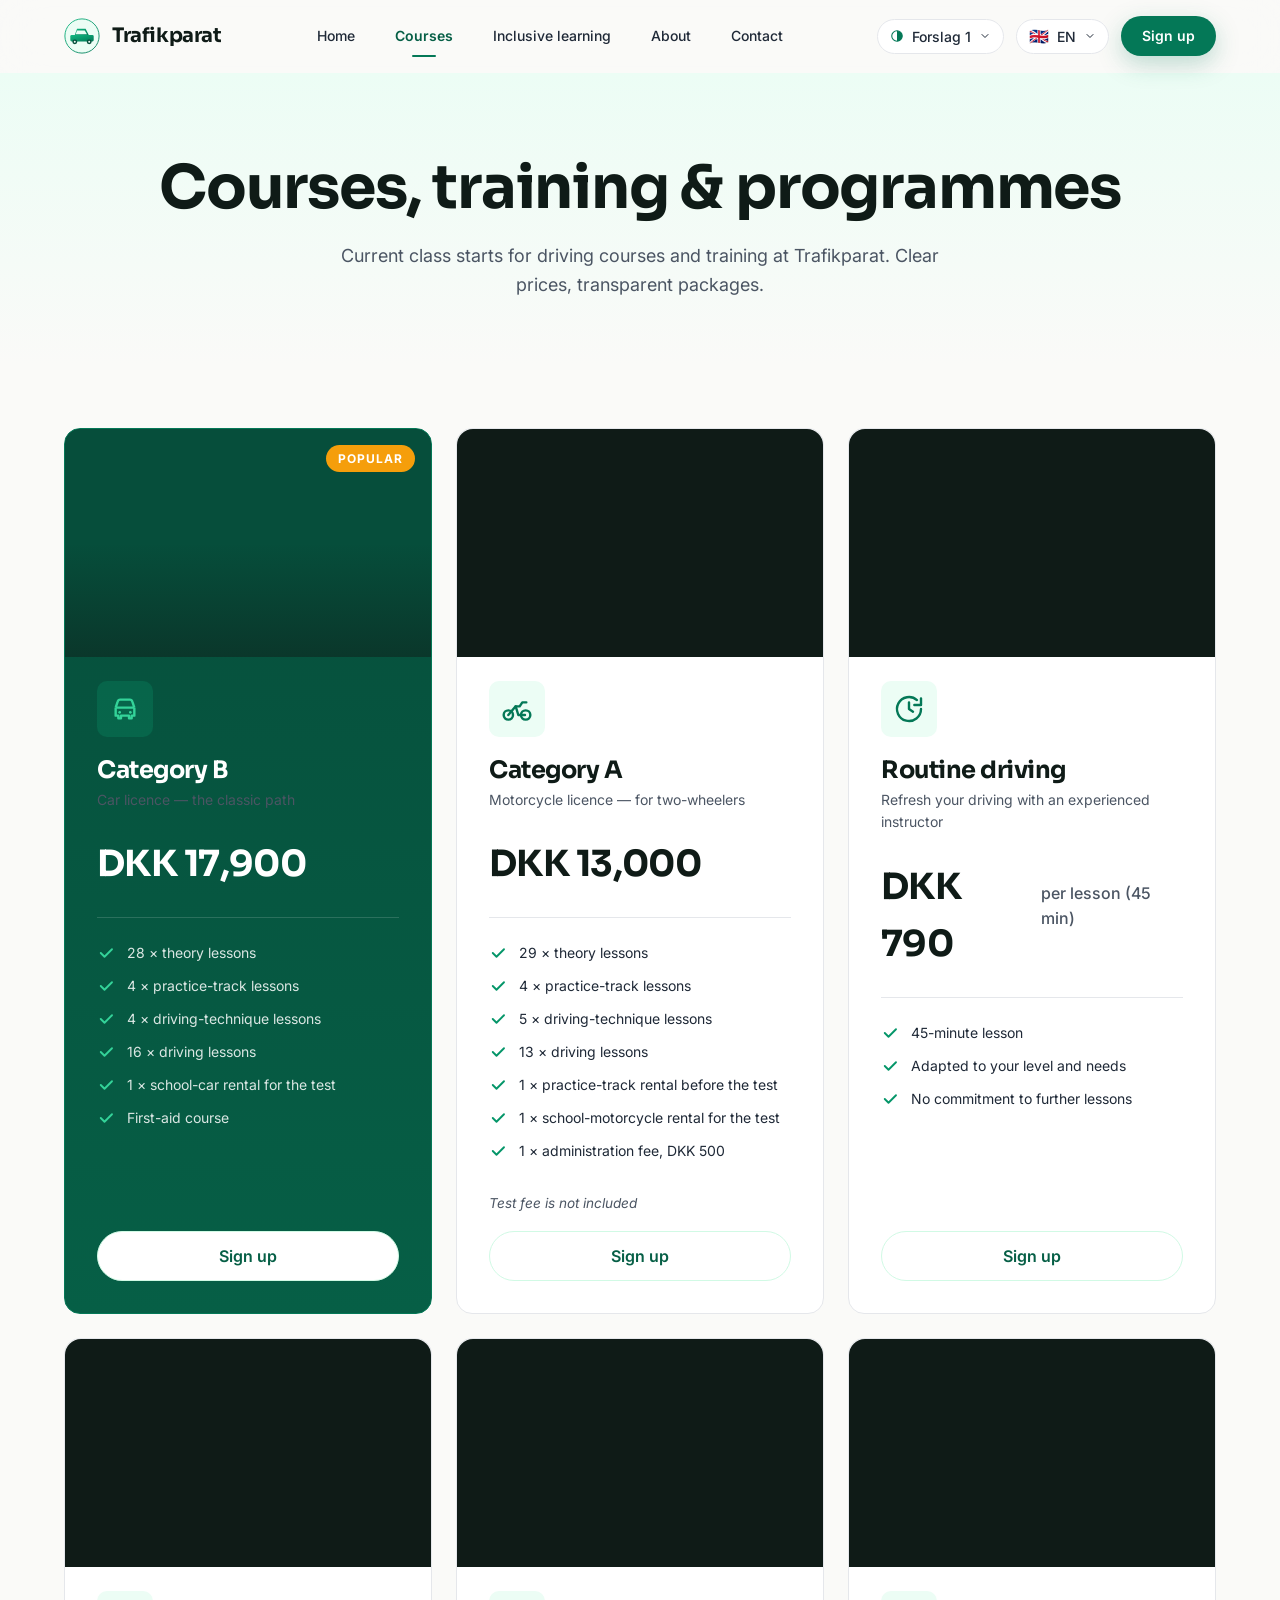
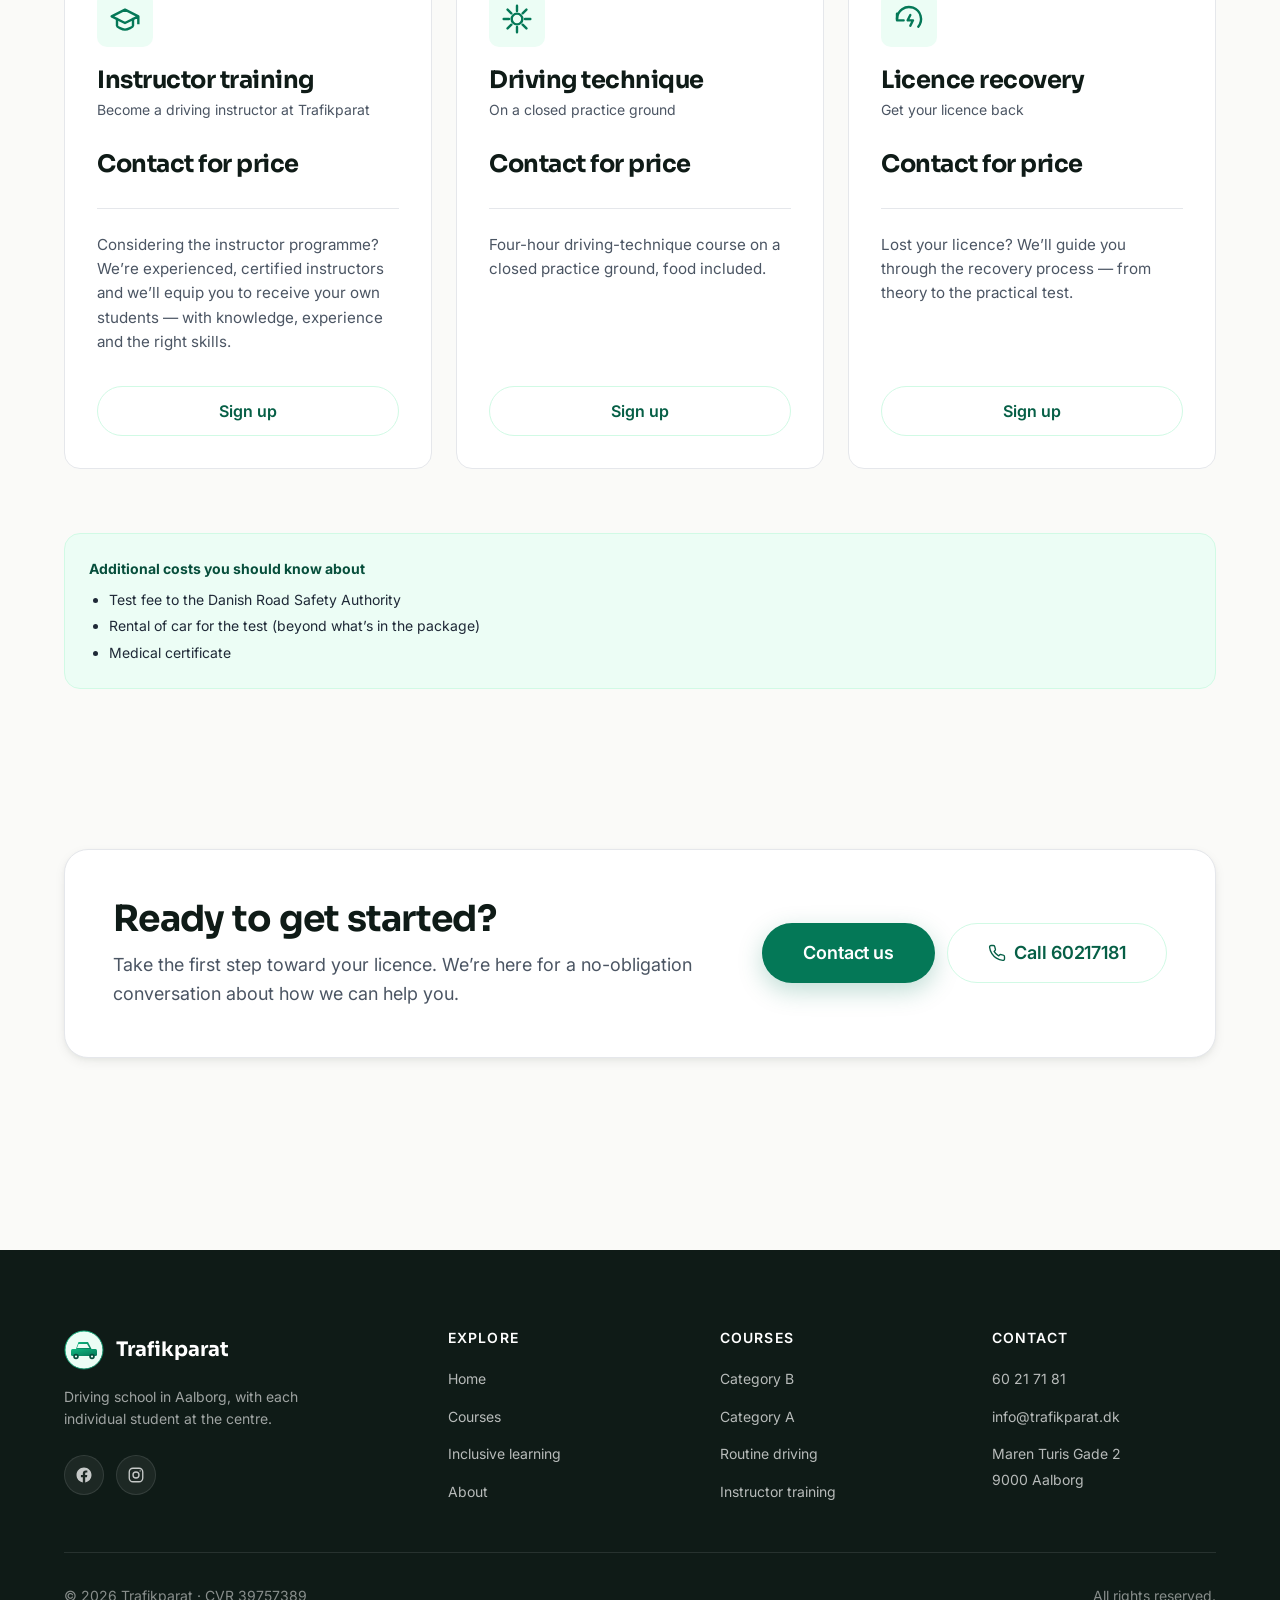
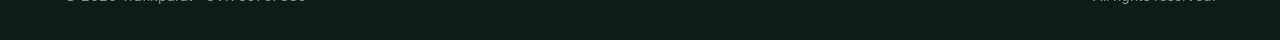
==== commit a114ae88: "multiple proposals" ====
--- a/holdstart.html
+++ b/holdstart.html
@@ -9,7 +9,7 @@
   <link rel="icon" type="image/svg+xml" href="assets/logo.svg" />
   <link rel="preconnect" href="https://fonts.googleapis.com" />
   <link rel="preconnect" href="https://fonts.gstatic.com" crossorigin />
-  <link href="https://fonts.googleapis.com/css2?family=Inter:wght@400;500;600;700&family=Sora:wght@500;600;700&display=swap" rel="stylesheet" />
+  <link href="https://fonts.googleapis.com/css2?family=Inter:wght@400;500;600;700&family=Sora:wght@500;600;700&family=Oswald:wght@500;600;700&display=swap" rel="stylesheet" />
   <link rel="stylesheet" href="css/style.css" />
   <span data-i18n-title="nav.courses" style="display:none"></span>
 </head>
@@ -19,7 +19,7 @@
   <header class="nav">
     <div class="container nav__inner">
       <a href="index.html" class="nav__brand" aria-label="Trafikparat">
-        <img src="assets/logo.svg" alt="" width="36" height="36" />
+        <img src="assets/logo.svg" alt="" width="36" height="36" data-logo />
         <span>Trafikparat</span>
       </a>
       <nav class="nav__menu" aria-label="Hovedmenu">
@@ -28,8 +28,23 @@
         <a href="saerlige-behov.html" class="nav__link" data-i18n="nav.support">Særlige behov</a>
         <a href="om-os.html" class="nav__link" data-i18n="nav.about">Om os</a>
         <a href="kontakt.html" class="nav__link" data-i18n="nav.contact">Kontakt</a>
+        <a href="kontakt.html" class="nav__link nav__link--cta" data-i18n="nav.signUp">Tilmeld dig</a>
       </nav>
       <div class="nav__actions">
+        <div class="proposal">
+          <button type="button" class="proposal__toggle" data-proposal-toggle aria-haspopup="true" aria-expanded="false" title="Skift designforslag">
+            <svg class="proposal__icon" viewBox="0 0 24 24" fill="none" aria-hidden="true">
+              <circle cx="12" cy="12" r="9" stroke="currentColor" stroke-width="1.8"/>
+              <path d="M12 3a9 9 0 010 18" fill="currentColor"/>
+            </svg>
+            <span class="proposal__current" data-proposal-current>Forslag 1</span>
+            <svg class="proposal__caret" viewBox="0 0 24 24" fill="none" aria-hidden="true">
+              <path d="M6 9l6 6 6-6" stroke="currentColor" stroke-width="2" stroke-linecap="round" stroke-linejoin="round"/>
+            </svg>
+          </button>
+          <div class="proposal__menu" data-proposal-menu role="menu"></div>
+        </div>
+
         <div class="lang">
           <button type="button" class="lang__toggle" data-lang-toggle aria-haspopup="true" aria-expanded="false">
             <span class="lang__flag" data-lang-flag>🇩🇰</span>
@@ -257,7 +272,7 @@
       <div class="footer__grid">
         <div>
           <div class="footer__brand">
-            <img src="assets/logo.svg" alt="" width="40" height="40" />
+            <img src="assets/logo.svg" alt="" width="40" height="40" data-logo />
             <span>Trafikparat</span>
           </div>
           <p class="footer__tagline" data-i18n="footer.tagline">Køreskole i Aalborg, der sætter den enkelte elev i centrum.</p>
@@ -305,6 +320,7 @@
   </footer>
 
   <script>document.getElementById('footer-year').textContent = new Date().getFullYear();</script>
+  <script src="js/proposal.js"></script>
   <script src="js/i18n.js"></script>
   <script src="js/main.js"></script>
 </body>
--- a/css/style.css
+++ b/css/style.css
@@ -462,7 +462,9 @@
   grid-template-columns: 1.1fr 1fr;
   gap: var(--space-16);
   align-items: center;
-  padding: var(--space-24) 0;
+  /* padding-top/bottom only — don't override .container's horizontal padding */
+  padding-top: var(--space-24);
+  padding-bottom: var(--space-24);
   width: 100%;
 }
 
@@ -1342,13 +1344,12 @@
   .cta-banner__actions { justify-content: center; }
   .inclusive__inner { grid-template-columns: 1fr; }
   .contact { grid-template-columns: 1fr; }
-}
-
-@media (max-width: 720px) {
-  .section { padding: var(--space-16) 0; }
+
+  /* Nav: switch to burger menu earlier so it doesn't get cramped on tablets/small laptops */
   .nav__menu { display: none; }
   .nav__burger { display: flex; }
-
+  /* Move the "Sign up" CTA into the hamburger menu so it doesn't crowd the brand */
+  .nav__actions > .btn--primary { display: none; }
   .nav.is-menu-open .nav__menu {
     display: flex;
     position: absolute;
@@ -1367,6 +1368,28 @@
     padding: var(--space-4);
     border-radius: var(--radius-md);
   }
+  .nav.is-menu-open .nav__menu .nav__link--cta {
+    display: block;
+    margin-top: var(--space-2);
+    background: var(--color-primary-700);
+    color: var(--color-white);
+    text-align: center;
+    font-weight: 600;
+  }
+  .nav.is-menu-open .nav__menu .nav__link--cta:hover {
+    background: var(--color-primary-800);
+    color: var(--color-white);
+  }
+  .nav.is-menu-open .nav__menu .nav__link--cta.is-active::after {
+    display: none;
+  }
+}
+
+/* The mobile-only CTA link is hidden by default (desktop uses the nav__actions button) */
+.nav__link--cta { display: none; }
+
+@media (max-width: 720px) {
+  .section { padding: var(--space-16) 0; }
 
   .hero__stats { grid-template-columns: 1fr; gap: var(--space-4); padding-top: var(--space-6); }
   .features,
@@ -1389,3 +1412,156 @@
   }
   [data-reveal] { opacity: 1; transform: none; }
 }
+
+/* ============================================================
+   18. Proposal switcher (pill in nav)
+   Works for any number of proposals — looks like the lang pill.
+   ============================================================ */
+.proposal {
+  position: relative;
+}
+.proposal__toggle {
+  display: inline-flex;
+  align-items: center;
+  gap: var(--space-2);
+  padding: var(--space-2) var(--space-3);
+  font-size: var(--fs-sm);
+  font-weight: 500;
+  color: var(--color-ink-700);
+  border-radius: var(--radius-full);
+  border: 1px solid var(--color-border);
+  background: var(--color-white);
+  transition: all var(--t-fast) var(--ease-out);
+}
+.proposal__toggle:hover {
+  border-color: var(--color-primary-500);
+  color: var(--color-primary-800);
+}
+.proposal__icon { width: 14px; height: 14px; color: var(--color-primary-700); }
+.proposal__caret { width: 12px; height: 12px; transition: transform var(--t-fast) var(--ease-out); }
+.proposal.is-open .proposal__caret { transform: rotate(180deg); }
+
+.proposal__menu {
+  position: absolute;
+  top: calc(100% + 8px);
+  right: 0;
+  min-width: 260px;
+  background: var(--color-white);
+  border: 1px solid var(--color-border);
+  border-radius: var(--radius-md);
+  box-shadow: var(--shadow-lg);
+  padding: var(--space-2);
+  opacity: 0;
+  visibility: hidden;
+  transform: translateY(-4px);
+  transition: all var(--t-fast) var(--ease-out);
+  z-index: 60;
+}
+.proposal.is-open .proposal__menu {
+  opacity: 1;
+  visibility: visible;
+  transform: translateY(0);
+}
+.proposal__option {
+  display: flex;
+  flex-direction: column;
+  width: 100%;
+  padding: var(--space-3) var(--space-4);
+  border-radius: var(--radius-sm);
+  text-align: left;
+  color: var(--color-ink-700);
+  background: transparent;
+  border: 0;
+  cursor: pointer;
+  transition: background var(--t-fast) var(--ease-out);
+  gap: 2px;
+}
+.proposal__option:hover { background: var(--color-primary-50); color: var(--color-primary-800); }
+.proposal__option.is-active { background: var(--color-primary-100); color: var(--color-primary-900); }
+.proposal__option-name { font-size: var(--fs-sm); font-weight: 600; }
+.proposal__option-desc { font-size: var(--fs-xs); color: var(--color-muted); }
+.proposal__option.is-active .proposal__option-desc { color: var(--color-primary-800); opacity: 0.85; }
+
+@media (max-width: 720px) {
+  .proposal__current { display: none; }
+  .proposal__toggle { padding: var(--space-2); }
+  .proposal__menu { right: auto; left: 0; }
+}
+
+/* ============================================================
+   19. Forslag 2 — Premium red/navy theme
+   Heavily inspired by the customer's poster (red & navy with
+   condensed display type). Activated via data-proposal="2"
+   on <html>. Adding a Forslag 3 = add a new block below.
+   ============================================================ */
+[data-proposal="2"] {
+  --color-primary-900: #730918;
+  --color-primary-800: #970F23;
+  --color-primary-700: #CC1C2E;
+  --color-primary-600: #D63445;
+  --color-primary-500: #E0556B;
+  --color-primary-400: #EE8896;
+  --color-primary-100: #FCDDE2;
+  --color-primary-50:  #FDF1F3;
+
+  --color-ink-900: #0F1A2E;
+  --color-ink-700: #1B2849;
+  --color-ink-500: #4B5A75;
+  --color-ink-400: #7886A0;
+  --color-ink-300: #A7B1C3;
+  --color-ink-200: #D4D9E2;
+  --color-ink-100: #EDEFF3;
+  --color-ink-50:  #F4F5F8;
+
+  --color-bg:      #F4F5F8;
+  --color-text:    #0F1A2E;
+  --color-muted:   #4B5A75;
+  --color-border:  #D4D9E2;
+
+  --font-display: 'Oswald', 'Inter', sans-serif;
+
+  --shadow-green: 0 8px 24px rgba(204, 28, 46, 0.25);
+}
+
+[data-proposal="2"] .hero__title,
+[data-proposal="2"] .page-hero__title,
+[data-proposal="2"] .section-title {
+  letter-spacing: -0.005em;
+}
+[data-proposal="2"] .hero__title { line-height: 1.0; }
+[data-proposal="2"] .hero__title .highlight { text-transform: uppercase; letter-spacing: 0.01em; }
+[data-proposal="2"] .eyebrow { letter-spacing: 0.14em; }
+
+[data-proposal="2"] .inclusive {
+  background: linear-gradient(135deg, #0F1A2E 0%, #1B2849 100%);
+}
+[data-proposal="2"] .inclusive::before {
+  background: radial-gradient(circle, rgba(204, 28, 46, 0.22) 0%, transparent 60%);
+}
+[data-proposal="2"] .inclusive .eyebrow { color: var(--color-primary-500); }
+
+[data-proposal="2"] .course-card--featured {
+  background: linear-gradient(180deg, #0F1A2E 0%, #1B2849 100%);
+  border-color: var(--color-primary-700);
+}
+[data-proposal="2"] .course-card--featured .course-card__icon {
+  background: rgba(204, 28, 46, 0.18);
+  color: var(--color-primary-500);
+}
+[data-proposal="2"] .course-card--featured .course-card__features svg {
+  color: var(--color-primary-500);
+}
+[data-proposal="2"] .course-card__badge {
+  background: var(--color-primary-700);
+}
+
+[data-proposal="2"] .footer {
+  background: #0F1A2E;
+}
+
+[data-proposal="2"] .nav {
+  background: rgba(244, 245, 248, 0.85);
+}
+[data-proposal="2"] .nav.is-scrolled {
+  background: rgba(255, 255, 255, 0.92);
+}
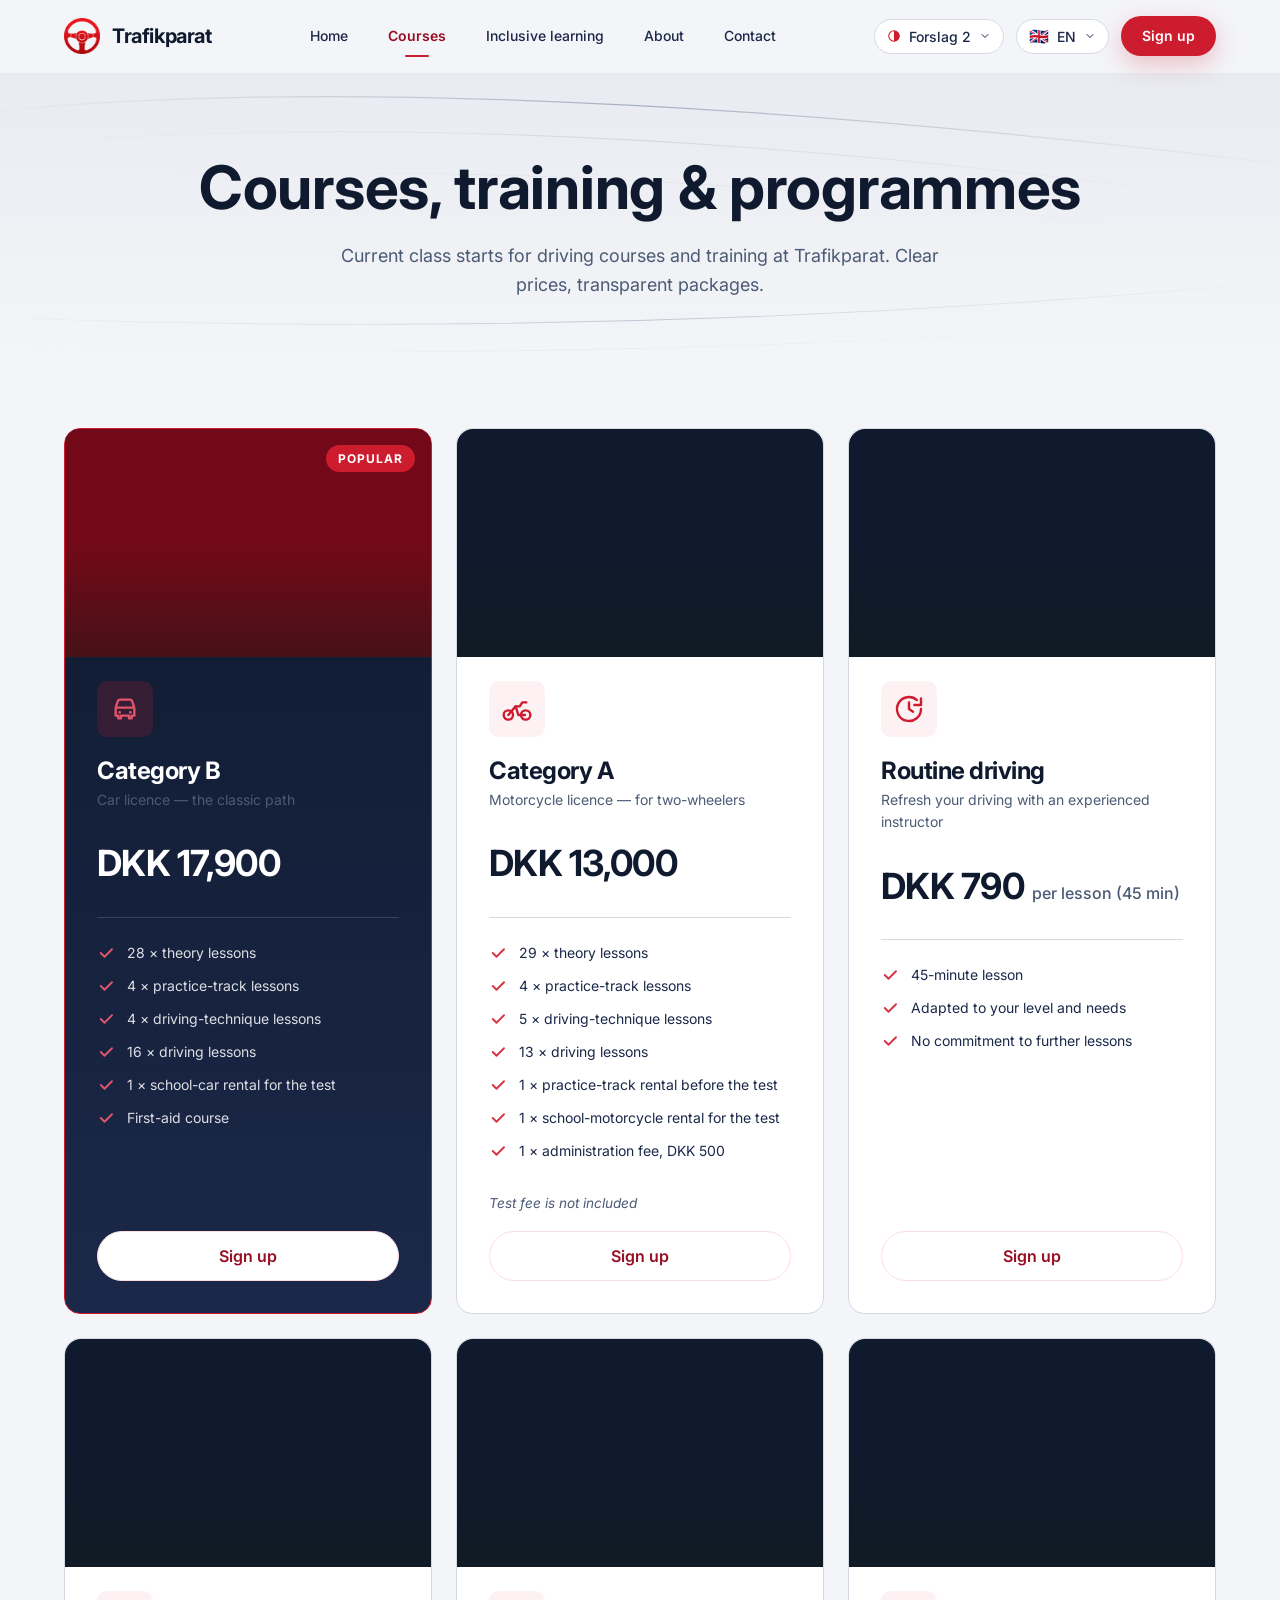
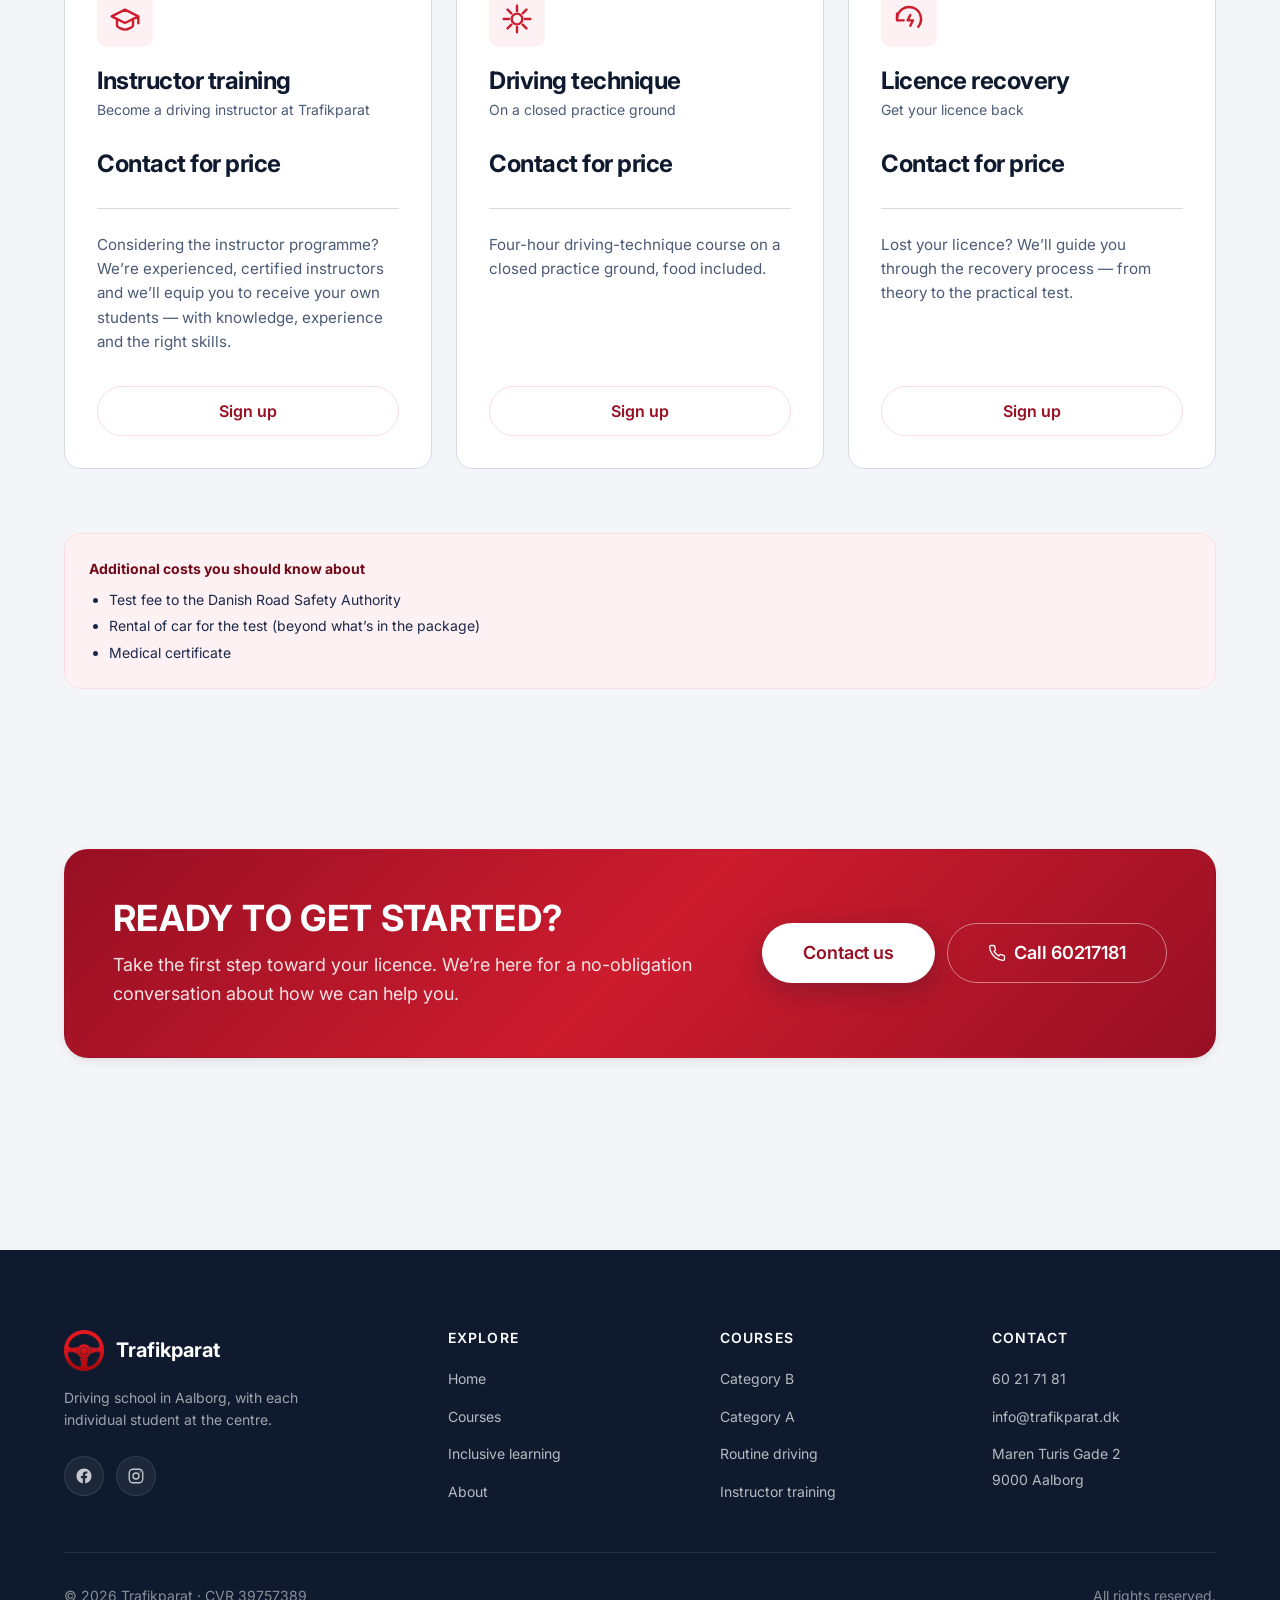
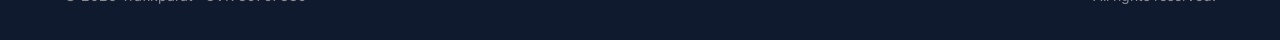
==== commit 0ae30317: "swap proposals" ====
--- a/holdstart.html
+++ b/holdstart.html
@@ -37,7 +37,7 @@
               <circle cx="12" cy="12" r="9" stroke="currentColor" stroke-width="1.8"/>
               <path d="M12 3a9 9 0 010 18" fill="currentColor"/>
             </svg>
-            <span class="proposal__current" data-proposal-current>Forslag 1</span>
+            <span class="proposal__current" data-proposal-current>Forslag 2</span>
             <svg class="proposal__caret" viewBox="0 0 24 24" fill="none" aria-hidden="true">
               <path d="M6 9l6 6 6-6" stroke="currentColor" stroke-width="2" stroke-linecap="round" stroke-linejoin="round"/>
             </svg>
--- a/css/style.css
+++ b/css/style.css
@@ -113,7 +113,9 @@
   -webkit-font-smoothing: antialiased;
   -moz-osx-font-smoothing: grayscale;
   text-rendering: optimizeLegibility;
-}
+  overflow-x: clip;
+}
+html { overflow-x: clip; }
 
 img, svg, video { max-width: 100%; display: block; height: auto; }
 
@@ -172,6 +174,7 @@
 }
 
 .section--tight { padding: var(--space-16) 0; }
+.section--tinted { background: linear-gradient(180deg, var(--color-primary-50) 0%, transparent 100%); }
 
 .section-header {
   text-align: center;
@@ -1565,3 +1568,130 @@
 [data-proposal="2"] .nav.is-scrolled {
   background: rgba(255, 255, 255, 0.92);
 }
+
+/* Forslag 2 — override every hardcoded green tint with red/navy/silver */
+[data-proposal="2"] .btn--primary:hover {
+  box-shadow: 0 12px 32px rgba(204, 28, 46, 0.35);
+}
+[data-proposal="2"] .field__input:focus,
+[data-proposal="2"] .field__textarea:focus {
+  box-shadow: 0 0 0 4px rgba(204, 28, 46, 0.18);
+}
+[data-proposal="2"] .scene-card::after {
+  background: linear-gradient(180deg, transparent 50%, rgba(15, 26, 46, 0.85) 100%);
+}
+[data-proposal="2"] .hero__eyebrow .dot {
+  box-shadow: 0 0 0 4px rgba(204, 28, 46, 0.18);
+}
+
+/* Silver/chrome hero — replaces the warm mint gradient + green radials */
+[data-proposal="2"] .hero {
+  background: linear-gradient(180deg, #E8EBF1 0%, var(--color-bg) 100%);
+}
+[data-proposal="2"] .hero__overlay {
+  background:
+    linear-gradient(180deg, rgba(232, 235, 241, 0.78) 0%, rgba(232, 235, 241, 0.55) 50%, rgba(232, 235, 241, 0.92) 100%),
+    radial-gradient(circle at 20% 30%, rgba(204, 28, 46, 0.14), transparent 60%),
+    radial-gradient(circle at 80% 70%, rgba(27, 40, 73, 0.12), transparent 60%);
+}
+
+/* Same chrome treatment for sub-page heroes */
+[data-proposal="2"] .page-hero {
+  background: linear-gradient(180deg, #E8EBF1 0%, var(--color-bg) 100%);
+}
+
+/* Poster-style chrome curves layered behind hero content */
+[data-proposal="2"] .hero::after,
+[data-proposal="2"] .page-hero::after {
+  content: '';
+  position: absolute;
+  inset: 0;
+  background: url('../assets/forslag2-curves.svg') center/cover no-repeat;
+  pointer-events: none;
+  z-index: -1;
+  opacity: 0.9;
+}
+[data-proposal="2"] .page-hero { position: relative; overflow: hidden; isolation: isolate; }
+
+/* Brand emblem strip — visible only in Forslag 2 */
+.brand-emblem { display: none; }
+[data-proposal="2"] .brand-emblem {
+  display: block;
+  padding: var(--space-12) 0 var(--space-10);
+  background: background: linear-gradient(180deg, #e8eaef 0%, #ffffff 30%, #f4f5f8 100%);
+  text-align: center;
+  position: relative;
+  overflow: hidden;
+  isolation: isolate;
+}
+[data-proposal="2"] .brand-emblem::before {
+  content: '';
+  position: absolute;
+  inset: 0;
+  background: url('../assets/forslag2-curves.svg') center/cover no-repeat;
+  pointer-events: none;
+  z-index: -1;
+  opacity: 0.55;
+}
+[data-proposal="2"] .brand-emblem img {
+  max-width: 520px;
+  width: 100%;
+  height: auto;
+  margin: 0 auto;
+  display: block;
+  filter: drop-shadow(0 8px 24px rgba(15, 26, 46, 0.15));
+}
+
+/* Forslag 2 CTA banner — bold red with white text (poster style) */
+[data-proposal="2"] .cta-banner {
+  background: linear-gradient(135deg, #970F23 0%, #CC1C2E 50%, #970F23 100%);
+  color: var(--color-white);
+  border-color: transparent;
+}
+[data-proposal="2"] .cta-banner h2 {
+  color: var(--color-white);
+  text-transform: uppercase;
+  letter-spacing: 0.01em;
+}
+[data-proposal="2"] .cta-banner p {
+  color: rgba(255, 255, 255, 0.88);
+}
+[data-proposal="2"] .cta-banner .btn--primary {
+  background: var(--color-white);
+  color: var(--color-primary-800);
+  box-shadow: 0 8px 24px rgba(15, 26, 46, 0.25);
+}
+[data-proposal="2"] .cta-banner .btn--primary:hover {
+  background: #FFF7F8;
+  color: var(--color-primary-900);
+  box-shadow: 0 12px 32px rgba(15, 26, 46, 0.35);
+}
+[data-proposal="2"] .cta-banner .btn--secondary {
+  background: transparent;
+  border-color: rgba(255, 255, 255, 0.45);
+  color: var(--color-white);
+}
+[data-proposal="2"] .cta-banner .btn--secondary:hover {
+  border-color: var(--color-white);
+  background: rgba(255, 255, 255, 0.1);
+  color: var(--color-white);
+}
+
+/* Forslag 2 feature icons — slightly bolder red treatment */
+[data-proposal="2"] .feature__icon {
+  background: var(--color-primary-700);
+  color: var(--color-white);
+}
+[data-proposal="2"] .feature:hover .feature__icon {
+  background: var(--color-primary-800);
+}
+[data-proposal="2"] .support-card__icon {
+  background: var(--color-primary-700);
+  color: var(--color-white);
+}
+
+/* Forslag 2 inclusive button — make white CTA legible on navy bg */
+[data-proposal="2"] .inclusive .btn--secondary {
+  background: var(--color-white);
+  color: var(--color-primary-800);
+}
